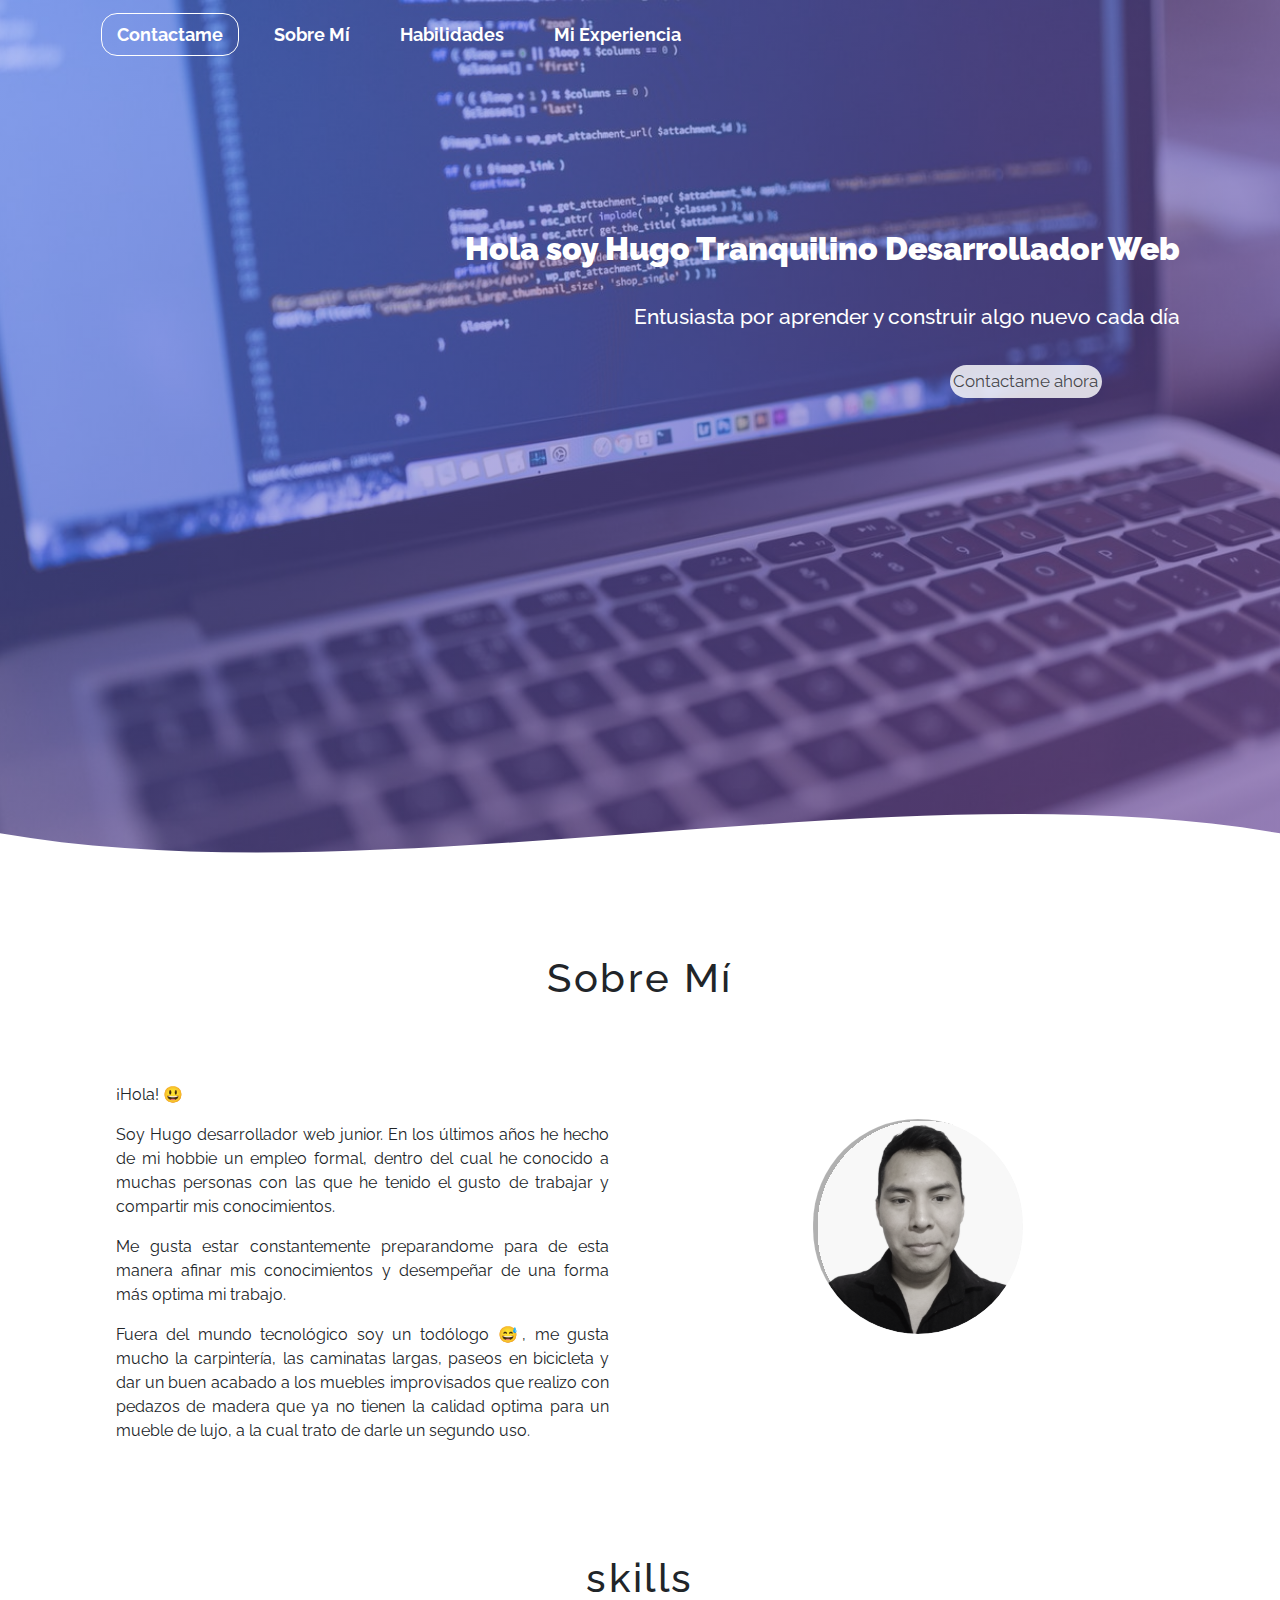
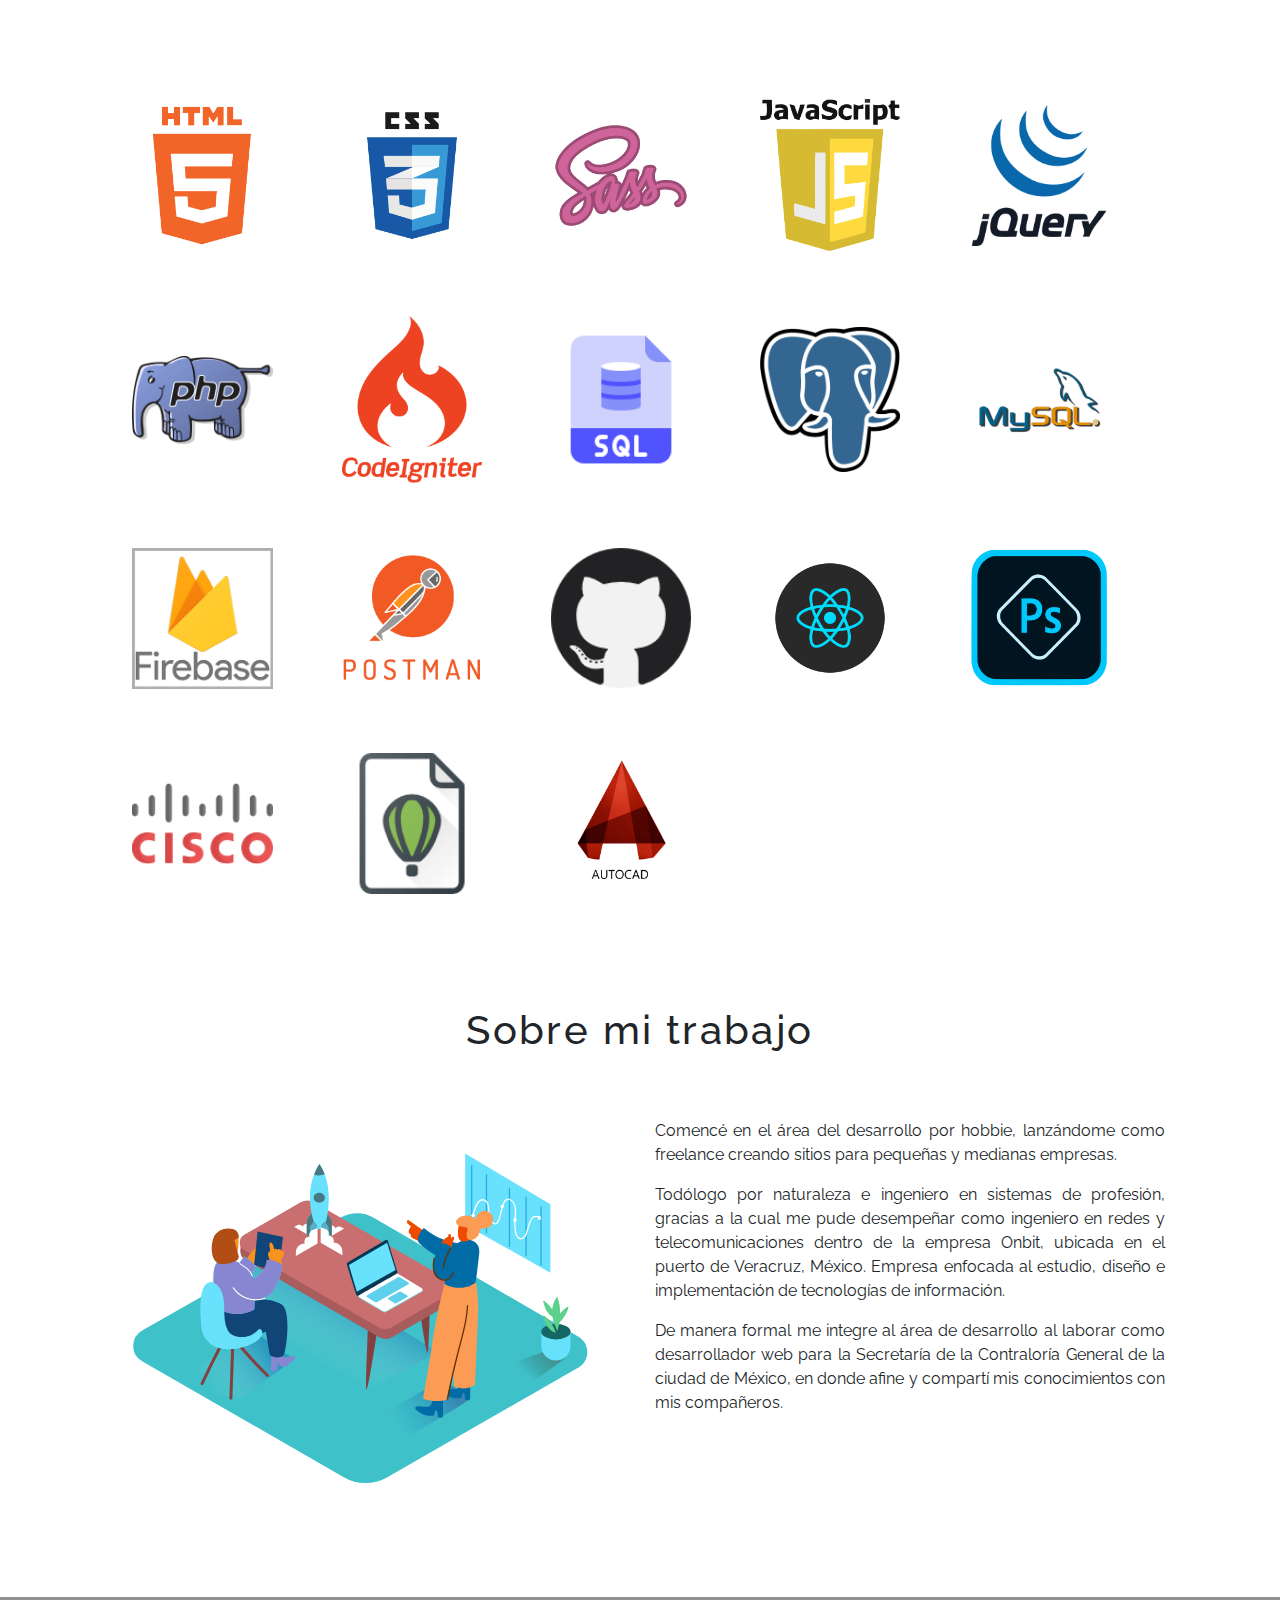
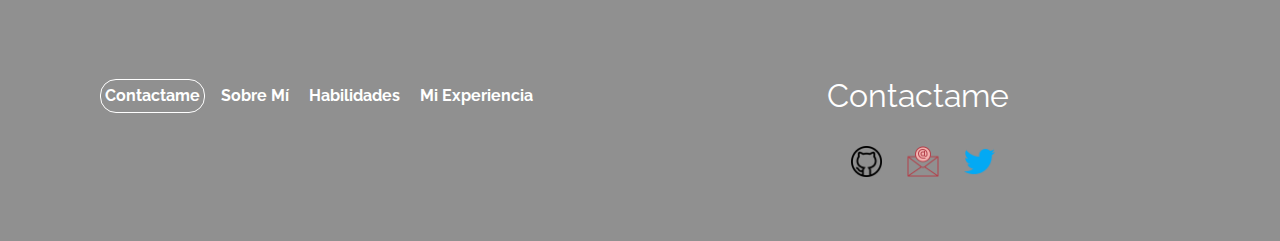
==== index.html @ 6db08e2d "inicie el diseño responsivo" ====
<!DOCTYPE html>
<html lang="en">

<head>
    <meta charset="UTF-8">
    <meta name="viewport" content="width=device-width, initial-scale=1.0">
    <link rel="stylesheet" href="assets/css/bootstrap.min.css">
    <link rel="stylesheet" href="assets/css/main.css">
    <!-- <link rel="preconnect" href="https://fonts.gstatic.com">
    <link href="https://fonts.googleapis.com/css2?family=Indie+Flower&display=swap" rel="stylesheet"> -->
    <!-- <link rel="preconnect" href="https://fonts.gstatic.com">
    <link href="https://fonts.googleapis.com/css2?family=Indie+Flower&display=swap" rel="stylesheet"> -->

    <!-- <link rel="preconnect" href="https://fonts.gstatic.com"> -->
    <!-- <link href="https://fonts.googleapis.com/css2?family=Comfortaa:wght@514&family=Indie+Flower&display=swap"
        rel="stylesheet"> -->
    <link rel="stylesheet" href="assets/css/imagehover.min.css">
    <title>Hugo Tranquilino</title>
</head>

<body>
    <header class="banner">
        <div class="container">
            <nav class="nav navbar navbar-expand-lg navbar-light">
                <button class="navbar-toggler" type="button" data-toggle="collapse" data-target="#navbarTogglerDemo01"
                    aria-controls="navbarTogglerDemo01" aria-expanded="false" aria-label="Toggle navigation">
                    <span class="navbar-toggler-icon"></span>
                </button>
                <div class="collapse navbar-collapse" id="navbarTogglerDemo01">
                    <ul class="navbar-nav mr-auto mt-2 mt-lg-0">
                        <li class="nav-item active">
                            <a id="contacto" class="nav__items " href="#">Contactame<span
                                    class="sr-only">(current)</span></a>
                        </li>
                        <li class="nav-item">
                            <a class="nav__items " href="#">Sobre Mí</a>
                        </li>
                        <li class="nav-item">
                            <a class="nav__items " href="#">Habilidades</a>
                        </li>
                        <li class="nav-item">
                            <a class="nav__items " href="#">Mi Experiencia</a>
                        </li>
                    </ul>
                </div>
            </nav>
            <section class="welcome">
                <div class="col-xs-12 col-sm-12 col-md-12 col-lg-12 col-xl-12">
                    <h1 class="title_p">Hola soy Hugo Tranquilino Desarrollador Web</h1>
                    <h2 id="subtitle">Entusiasta por aprender y construir algo nuevo cada día</h2>
                </div>
                <div id="enlace_contacto">
                    <a href="#" >
                        <button class="btn btn-contacto">Contactame ahora</button>
                    </a>
                </div>
            </section>
        </div>
        <div class="wave">
            <svg viewBox="0 0 500 150" preserveAspectRatio="none" style="height: 100%; width: 100%;">
                <path d="M0.00,49.98 C149.99,150.00 349.20,-49.98 500.00,49.98 L500.00,150.00 L0.00,150.00 Z"
                    style="stroke: none; fill: #ffffff;"></path>
            </svg>
        </div>
    </header>

    <main>
        <div class="container">
            <section id="first-item" class="section">
                <div id="i-am" class="col-xs-12 col-sm-12 col-md-12 col-lg-12 col-xl-12">
                    <center>
                        <h1 class="title">Sobre Mí</h1>
                    </center>
                    <div class="row caja">
                        <div class="col-md-6">
                            <div class="target">
                                <p>¡Hola! 😃</p>
                                <p>
                                    Soy Hugo desarrollador web junior. En los últimos años he hecho de mi hobbie un
                                    empleo
                                    formal, dentro
                                    del cual he conocido a muchas personas con las que he tenido el gusto de trabajar y
                                    compartir mis conocimientos.
                                </p>
                                <p>
                                    Me gusta estar constantemente preparandome para de esta manera afinar mis
                                    conocimientos y
                                    desempeñar de una forma más optima mi trabajo.
                                </p>
                                <p>
                                    Fuera del mundo tecnológico soy un todólogo 😅, me gusta mucho la carpintería, las
                                    caminatas
                                    largas, paseos en bicicleta y dar un buen acabado a los muebles improvisados que
                                    realizo con
                                    pedazos de madera que ya no tienen la calidad optima para un mueble de lujo, a la
                                    cual trato
                                    de darle un segundo uso.
                                </p>
                            </div>
                        </div>
                        <div class="col-md-6">
                            <center>
                                <div class="imagen">
                                    <img id="perfil" src="assets/imagenes/black.svg" alt="">
                                </div>
                            </center>
                        </div>
                    </div>
                </div>
            </section>
            <section id="skills" class="section">                
                <div class="col-xs-12 col-sm-12 col-md-12 col-lg-12 col-xl-12">
                    <center>
                        <h1 class="title">skills</h1>
                    </center>
                </div>
                <div class="col-xs-12 col-sm-12 col-md-12 col-lg-12 col-xl-12">
                    <img src="assets/icons/html-5.png" alt="" class="items_icons">
                    <img src="assets/icons/css.png" alt="" class="items_icons">
                    <img src="assets/icons/sass.png" alt="" class="items_icons">
                    <img src="assets/icons/javascript.png" alt="" class="items_icons">
                    <img src="assets/icons/jquery.png" alt="" class="items_icons">
                    <img src="assets/icons/php.png" alt="" class="items_icons">
                    <img src="assets/icons/codeigniter.png" alt="" class="items_icons">
                    <img src="assets/icons/sql.png" alt="" class="items_icons">
                    <img src="assets/icons/postgresql.png" alt="" class="items_icons">
                    <img src="assets/icons/mysql.png" alt="" class="items_icons">
                    <img src="assets/icons/firebase.png" alt="" class="items_icons">
                    <img src="assets/icons/potman.png" alt="" class="items_icons">
                    <img src="assets/icons/github.png" alt="" class="items_icons">
                    <img src="assets/icons/react.png" alt="" class="items_icons">
                    <img src="assets/icons/photoshop.png" alt="" class="items_icons">
                    <img src="assets/icons/cisco.png" alt="" class="items_icons">
                    <img src="assets/icons/corel.png" alt="" class="items_icons">
                    <img src="assets/icons/autocad.png" alt="" class="items_icons">
                </div>

                    <!-- <span><img src="assets/icons/html-5.png" alt="" class="items_icons"></span>
                    <span><img src="assets/icons/css.png" alt="" class="items_icons"></span>
                    <span><img src="assets/icons/sass.png" alt="" class="items_icons"></span>
                    <span><img src="assets/icons/javascript.png" alt="" class="items_icons"></span>
                    <span><img src="assets/icons/jquery.png" alt="" class="items_icons"></span>
                    <span><img src="assets/icons/php.png" alt="" class="items_icons"></span>
                    <span><img src="assets/icons/codeigniter.png" alt="" class="items_icons"></span>
                    <span><img src="assets/icons/sql.png" alt="" class="items_icons"></span>
                    <span><img src="assets/icons/postgresql.png" alt="" class="items_icons"></span>
                    <span><img src="assets/icons/mysql.png" alt="" class="items_icons"></span>
                    <span><img src="assets/icons/firebase.png" alt="" class="items_icons"></span>
                    <span><img src="assets/icons/potman.png" alt="" class="items_icons"></span>
                    <span><img src="assets/icons/github.png" alt="" class="items_icons"></span>
                    <span><img src="assets/icons/react.png" alt="" class="items_icons"></span>
                    <span><img src="assets/icons/photoshop.png" alt="" class="items_icons"></span>
                    <span><img src="assets/icons/cisco.png" alt="" class="items_icons"></span>
                    <span><img src="assets/icons/corel.png" alt="" class="items_icons"></span>
                    <span><img src="assets/icons/autocad.png" alt="" class="items_icons"></span> -->
            </section>
            <section id="second-item" class="section">
                <div class="col-xs-12 col-sm-12 col-md-12 col-lg-12 col-xl-12">
                    <center>
                        <h1 class="title">Sobre mi trabajo</h1>
                    </center>
                    <div class="col-md-12 seccion-lab">
                        <div class="row">
                            <div class="col-md-6">
                                <figure>
                                    <img src="assets/imagenes/startup_isometric.svg" alt="">
                                </figure>
                            </div>
                            <div class="col-md-6">
                                <p>
                                    Comencé en el área del desarrollo por hobbie, lanzándome como freelance creando
                                    sitios para pequeñas y medianas empresas.
                                </p>
                                <p>
                                    Todólogo por naturaleza e ingeniero en sistemas de profesión, gracias a la cual me
                                    pude desempeñar como ingeniero en redes y telecomunicaciones dentro de la empresa
                                    Onbit, ubicada en el puerto de Veracruz, México. Empresa enfocada al estudio, diseño
                                    e implementación de tecnologías de información.
                                </p>
                                <p>
                                    De manera formal me integre al área de desarrollo al laborar como desarrollador web
                                    para la Secretaría de la Contraloría General de la ciudad de México, en donde afine
                                    y compartí mis conocimientos con mis compañeros.
                                </p>
                            </div>
                        </div>
                    </div>
                </div>
            </section>
        </div>
    </main>

    <footer>
        <div class="footer">
            <div class="container footer_grid">
                <div class="col-xs-12 col-sm-12 col-md-12 col-lg-12 col-xl-12">
                    <div class="row">
                        <div class="col-md-6">
                            <nav class="nav nav_footer">
                                <a href="#" id="contacto" class="nav_items_footer">Contactame</a>
                                <a href="#first-item" id="home" class="nav_items_footer">Sobre Mí</a>
                                <a href="#skills" id="habilidades" class="nav_items_footer">Habilidades</a>
                                <a href="#second-item" id="work" class="nav_items_footer">Mi Experiencia</a>
                            </nav>
                        </div>
                        <div class="col-md-6">
                            <section class="footer_contacto">
                                <h3 class="footer_title">Contactame</h3>
                                <div class="footer_icons">
                                    <center>
                                        <span class="footer-contacto_items">
                                            <img class="icons-footer" src="assets/imagenes/github2.png" alt="">
                                            <img class="icons-footer" src="assets/imagenes/mail.png" alt="">
                                            <img class="icons-footer" src="assets/imagenes/twitter.png" alt="">
                                        </span>
                                    </center>
                                </div>
                            </section>
                        </div>
                    </div>
                </div>
                <!-- <nav class="nav nav_footer">
                    <a href="#" id="contacto" class="nav_items_footer">Contactame</a>
                    <a href="#first-item" id="home" class="nav_items_footer">Sobre Mí</a>
                    <a href="#skills" id="habilidades" class="nav_items_footer">Habilidades</a>
                    <a href="#second-item" id="work" class="nav_items_footer">Mi Experiencia</a>
                </nav> -->

                <!-- <section class="footer_contacto">
                    <h3 class="footer_title">Contactame</h3>
                    <div class="footer_icons">
                        <span class="footer-contacto_items">
                            <img class="icons-footer" src="assets/imagenes/github2.png" alt="">
                        </span>
                        <span class="footer-contacto_items">
                            <img class="icons-footer" src="assets/imagenes/mail.png" alt="">
                        </span>
                        <span class="footer-contacto_items">
                            <img class="icons-footer" src="assets/imagenes/twitter.png" alt="">
                        </span>
                    </div>
                </section> -->
            </div>
        </div>
    </footer>
    <!-- <div id="first-item" class="content">
        <div id="i-am" class="col-md-12">
            <center>
                <h1 class="title">Sobre Mí</h1>
            </center>
            <div class="row caja">
                <div class="col-md-6">
                    <div class="target">
                        <p>¡Hola! 😃</p>
                        <p>
                            Soy Hugo desarrollador web junior. En los últimos años he hecho de mi hobbie un empleo
                            formal, dentro
                            del cual he conocido a muchas personas con las que he tenido el gusto de trabajar y
                            compartir mis conocimientos.
                        </p>
                        <p>
                            Me gusta estar constantemente preparandome para de esta manera afinar mis conocimientos y
                            desempeñar de una forma más optima mi trabajo.
                        </p>
                        <p>
                            Fuera del mundo tecnológico soy un todólogo 😅, me gusta mucho la carpintería, las caminatas
                            largas, paseos en bicicleta y dar un buen acabado a los muebles improvisados que realizo con
                            pedazos de madera que ya no tienen la calidad optima para un mueble de lujo, a la cual trato
                            de darle un segundo uso.
                        </p>
                    </div>
                </div>
                <div class="col-md-6">
                    <center>
                        <div class="imagen">
                            <img id="perfil" src="assets/imagenes/bloo.png" alt="">
                        </div>
                    </center>
                </div>
            </div>
        </div>
        <div id="skills">
            <img id="wave" src="assets/imagenes/wave.svg" alt="">
            <div class="col-md-12">
                <center>
                    <h1 class="title">Habilidades</h1>
                </center>
                <div class="col-md-12 row">
                    <div class="col-md-4">
                        <p class="item-habilidades">HTML5</p>
                        <p class="item-habilidades">CSS3</p>
                        <p class="item-habilidades">JavaScript</p>
                        <p class="item-habilidades">PHP</p>
                        <p class="item-habilidades">CodeIgniter</p>
                        <p class="item-habilidades">PostgreSQL</p>
                    </div>
                    <div class="col-md-4">
                        <p class="item-habilidades">MySQL</p>
                        <p class="item-habilidades">JQuery</p>
                        <p class="item-habilidades">Bootstrap</p>
                        <p class="item-habilidades">Firebase</p>
                        <p class="item-habilidades">Consumo e implementación de API REST</p>
                        <p class="item-habilidades">Consumo e implementación de WebService SOAP</p>
                    </div>
                    <div class="col-md-4">
                        <p class="item-habilidades">React</p>
                        <p class="item-habilidades">Arduino</p>
                        <p class="item-habilidades">AutoCAD</p>
                        <p class="item-habilidades">CorelDraw</p>
                        <p class="item-habilidades">Cisco PT</p>
                        <p class="item-habilidades">Adobe Photoshop</p>
                    </div>
                </div>
            </div>            
        </div>
    </div> -->

    <!-- <div id="second-item" class="content">
        <div id="list-trabajos"></div>
    </div> -->

    <!-- <footer>
        <div class="container-fluid footer">
            <center>
                <h2 id="creditos">Realizado con ♥ por Hugo</h2>
            </center>
            <span class="contenedor-icons">
                <img class="icons-footer" src="assets/imagenes/github.png" alt="">
                <img class="icons-footer" src="assets/imagenes/mail.png" alt="">
                <img class="icons-footer" src="assets/imagenes/twitter.png" alt="">
            </span>
        </div>
    </footer> -->
</body>
<script src="assets/js/jquery-3.5.1.slim.min.js"></script>
<!-- <script src="assets/js/entrelineas.js"></script> -->
<script src="assets/js/bootstrap.bundle.min.js"></script>

</html>
---- assets/css/main.css ----
/* @import url('https://fonts.googleapis.com/css2?family=Roboto:wght@300;700;900&display=swap'); */
@import url('https://fonts.googleapis.com/css2?family=Raleway:wght@300;500;700;800&display=swap');

:root {
    --background: linear-gradient(135deg, #667eea7e 0%, #764ba298 100%);
    --verde: #56e05d;
    --blanco: #ffffff;
    --gris: #eee7e78a;
    --azul: #233CD6;
}

body {
    margin: 0px;
    padding: 0px;
    font-family: 'Raleway', cursive;
}

.banner {
    height: 100vh;
    background-image: var(--background), url('../imagenes/imagen-2.jpg');
    background-repeat: no-repeat;
    background-size: cover;
    background-attachment: fixed;
    background-position: center;
    position: relative;
}

.nav {
    display: flex;
    justify-content: flex-end;
    height: 70px;
    align-items: center;
    font-weight: 700;
}

.nav--footer {
    font-weight: 300;
    justify-content: flex-start;
}

.nav__items {
    color: #fff;
    text-decoration: none;
    margin-right: 20px;
    padding: 10px 15px;
    font-weight: inherit;
    font-size: 110%;
}

#contacto {
    border: 1px solid #fff;
    border-radius: 1rem;
}

.btn-contacto {
    border-radius: 3rem;
    color: #000000b3;
    background-color: #ffffffcf;
    font-size: 17px;
    padding: 1%;
    cursor: pointer;
    text-decoration: none;
}

.welcome {
    float: right;
}

#enlace_contacto {
    margin-top: 13%;
    padding-left: 500px;
}

.title_p {
    margin-top: 10rem;
    font-size: 2rem;
    color: #fff;
    font-weight: 900;
}

#subtitle {
    font-weight: 500;
    color: white;
    margin-top: 4%;
    font-size: 1.3rem;
    float: right;
}

.title {
    margin-top: 5%;
    margin-bottom: 6%;
    font-weight: 500;
    letter-spacing: 2.4px;
}

.section {
    margin-top: 2rem;
    margin-bottom: 5rem;
}

footer {
    background: rgba(2, 2, 2, 0.438);
}

.nav_footer {
    justify-content: flex-start;
}


#navegador {
    background-color: var(--gris);
}

.navbar-light .navbar-toggler {
    color: rgb(0, 0, 0);
    border-color: rgba(11, 10, 10, 0.75);
}

/* seccion items */
.items_icons {
    width: 13%;
    margin: 3%;
}

.enlaces {
    color: var(--azul);
    font-size: 126%;
    font-weight: 600;
    padding-left: 2%;
    padding-right: 2%;
    cursor: pointer;
}

.nav_items_footer {
    color: #fff;
    margin-right: 12px;
    padding: 4px;
    text-decoration: none;
}

/* FOOTER */
.footer_grid {
    display: grid;
    gap: 20px;
    padding-top: 4rem;
    padding-bottom: 3rem;
}

.footer_contacto {
    margin-top: 1rem;
    margin-bottom: 1rem;
}

.footer_title {
    font-weight: 400;
    color: #fff;
    font-size: 2rem;
    margin-bottom: 30px;
    text-align: center;
}

.footer_icons {
    display: flex;
    justify-content: space-evenly;
}

.content {
    color: var(--gray-dark);
}

.target {
    padding: 3%;
    text-align: justify;
}



#perfil {
    width: 40%;
    height: auto;
    border-radius: 13rem;
}

.imagen {
    margin-top: 10%;
    margin-bottom: 4%;
}

/* habilidades */
.item-habilidades {
    animation: both;
    text-align: center;
}


/* items lab */
.img-item {
    width: 30%;
    height: auto;
    margin: 12px;
}

.wave {
    position: absolute;
    bottom: 0;
    left: 0;
    width: 100%;
    height: 100px;
}

/* items */



.seccion-lab {
    text-align: justify;
}

.card-imagehover {
    border: 1px solid;
    margin-left: 5%;
    margin-right: 2%;
}

#creditos {
    color: var(--azul);
    font-size: 100%;
    margin: 0px;
    background: var(--gris);
    padding-top: 1%;
    padding-bottom: 1%;
}

.contenedor-icons {
    float: right;
    margin-right: 7%;
    margin-bottom: 12px;
    margin-top: 3px;
    /* background-color: black; */
}

.icons-footer {
    width: 10%;
    height: auto;
    padding-right: 1%;
    cursor: pointer;
    padding-left: 3%;
    float: revert;
}


@media (max-width: 1200px) {}

@media (max-width: 992px) {
    .navbar-nav.mr-auto.mt-2.mt-lg-0 {
        border: 1px solid white;
        border-radius: 1rem;
        background: #ffffff0d;
    }

    .nav-item {
        margin-top: 1%;
        margin-bottom: 1%;
    }

    #contacto {
        border: none;
    }

    .welcome {
        float: none;
    }

    .title_p {
        margin-top: 9rem;
        font-size: 2rem;
        color: #fff;
        font-weight: 900;
    }

    #subtitle {
        margin-top: 0px;
    }

    #enlace_contacto {
        margin-top: 15%;
        padding-left: 11px;
    }

    .wave {
        position: absolute;
        bottom: -50px;
    }
}

@media (max-width: 768px) {}

@media (max-width: 576px) {
    /* .navbar-nav.mr-auto.mt-2.mt-lg-0 {
        border: 1px solid white;
        border-radius: 1rem;
        background: #ffffff0d;
    } */

    /* #contacto {
        border: none;
    } */

    .nav-item {
        margin-top: 2%;
        margin-bottom: 3%;
    }

    /* .welcome {
        float: none;
    } */

    #enlace_contacto {
        margin-top: 35%;
        padding-left: 53%;
    }

    .wave{
        bottom: 0;
    }

    .items_icons {
        width: 18%;
        margin: 3%;
    }

    .nav_footer {
        margin-bottom: 4%;
    }

    .nav_items_footer {
        color: #fff;
        margin-right: 4%;
        padding: 1%;
        text-decoration: none;
        font-size: 100%;
    }

    .icons-footer {
        width: 15%;
        height: auto;
        padding-right: 2%;
        cursor: pointer;
        padding-left: 3%;
        float: revert;
        margin: 3%;
    }
}
---- assets/css/imagehover.min.css ----
@charset "UTF-8";
/*!
 * ImageHover.css - http://www.imagehover.io
 * Version 1.0
 * Author: Ciarán Walsh

 * Made available under a MIT License:
 * http://www.opensource.org/licenses/mit-license.php

 */[class*=" imghvr-"],[class^=imghvr-]{position:relative;display:inline-block;margin:0;max-width:100%;background-color:#2266a5;color:#fff;overflow:hidden;-webkit-backface-visibility:hidden;backface-visibility:hidden;-moz-osx-font-smoothing:grayscale;transform:translateZ(0)}[class*=" imghvr-"]>img,[class^=imghvr-]>img{vertical-align:top;max-width:100%}[class*=" imghvr-"] figcaption,[class^=imghvr-] figcaption{background-color:#135796;padding:30px;position:absolute;top:0;bottom:0;left:0;right:0;color:#fff}[class*=" imghvr-"] figcaption h1,[class*=" imghvr-"] figcaption h2,[class*=" imghvr-"] figcaption h3,[class*=" imghvr-"] figcaption h4,[class*=" imghvr-"] figcaption h5,[class*=" imghvr-"] figcaption h6,[class^=imghvr-] figcaption h1,[class^=imghvr-] figcaption h2,[class^=imghvr-] figcaption h3,[class^=imghvr-] figcaption h4,[class^=imghvr-] figcaption h5,[class^=imghvr-] figcaption h6{color:#fff}[class*=" imghvr-"] a,[class^=imghvr-] a{position:absolute;top:0;bottom:0;left:0;right:0;z-index:1}[class*=" imghvr-"],[class*=" imghvr-"] *,[class*=" imghvr-"]:after,[class*=" imghvr-"] :after,[class*=" imghvr-"]:before,[class*=" imghvr-"] :before,[class^=imghvr-],[class^=imghvr-] *,[class^=imghvr-]:after,[class^=imghvr-] :after,[class^=imghvr-]:before,[class^=imghvr-] :before{box-sizing:border-box;transition:all .35s ease}[class*=" imghvr-fade"]:hover>img,[class*=" imghvr-fade"] figcaption,[class^=imghvr-fade]:hover>img,[class^=imghvr-fade] figcaption{opacity:0}[class*=" imghvr-fade"]:hover figcaption,[class^=imghvr-fade]:hover figcaption{opacity:1}[class*=" imghvr-fade"]:hover>img,[class*=" imghvr-fade"]:hover figcaption,[class^=imghvr-fade]:hover>img,[class^=imghvr-fade]:hover figcaption{transform:translate(0)}.imghvr-fade-in-up figcaption{transform:translateY(15%)}.imghvr-fade-in-down figcaption{transform:translateY(-15%)}.imghvr-fade-in-left figcaption{transform:translate(-15%)}.imghvr-fade-in-right figcaption{transform:translate(15%)}[class*=" imghvr-push-"]:hover figcaption,[class^=imghvr-push-]:hover figcaption{transform:translate(0)}.imghvr-push-up figcaption{transform:translateY(100%)}.imghvr-push-down figcaption,.imghvr-push-up:hover>img{transform:translateY(-100%)}.imghvr-push-down:hover>img{transform:translateY(100%)}.imghvr-push-left figcaption{transform:translateX(100%)}.imghvr-push-left:hover>img,.imghvr-push-right figcaption{transform:translateX(-100%)}.imghvr-push-right:hover>img{transform:translateX(100%)}[class*=" imghvr-slide-"]:hover figcaption,[class^=imghvr-slide-]:hover figcaption{transform:translate(0)}.imghvr-slide-up figcaption{transform:translateY(100%)}.imghvr-slide-down figcaption{transform:translateY(-100%)}.imghvr-slide-left figcaption{transform:translateX(100%)}.imghvr-slide-right figcaption{transform:translateX(-100%)}.imghvr-slide-top-left figcaption{transform:translate(-100%,-100%)}.imghvr-slide-top-right figcaption{transform:translate(100%,-100%)}.imghvr-slide-bottom-left figcaption{transform:translate(-100%,100%)}.imghvr-slide-bottom-right figcaption{transform:translate(100%,100%)}[class*=" imghvr-reveal-"]:before,[class^=imghvr-reveal-]:before{position:absolute;top:0;bottom:0;left:0;right:0;content:"";background-color:#135796}[class*=" imghvr-reveal-"] figcaption,[class^=imghvr-reveal-] figcaption{opacity:0}[class*=" imghvr-reveal-"]:hover:before,[class^=imghvr-reveal-]:hover:before{transform:translate(0)}[class*=" imghvr-reveal-"]:hover figcaption,[class^=imghvr-reveal-]:hover figcaption{opacity:1;transition-delay:.21s}.imghvr-reveal-up:before{transform:translateY(100%)}.imghvr-reveal-down:before{transform:translateY(-100%)}.imghvr-reveal-left:before{transform:translateX(100%)}.imghvr-reveal-right:before{transform:translateX(-100%)}.imghvr-reveal-top-left:before{transform:translate(-100%,-100%)}.imghvr-reveal-top-right:before{transform:translate(100%,-100%)}.imghvr-reveal-bottom-left:before{transform:translate(-100%,100%)}.imghvr-reveal-bottom-right:before{transform:translate(100%,100%)}[class*=" imghvr-hinge-"],[class^=imghvr-hinge-]{perspective:50em}[class*=" imghvr-hinge-"] figcaption,[class^=imghvr-hinge-] figcaption{opacity:0;z-index:1}[class*=" imghvr-hinge-"]:hover img,[class^=imghvr-hinge-]:hover img{opacity:0}[class*=" imghvr-hinge-"]:hover figcaption,[class^=imghvr-hinge-]:hover figcaption{opacity:1;transition-delay:.21s}.imghvr-hinge-up img{transform-origin:50% 0}.imghvr-hinge-up figcaption{transform:rotateX(90deg);transform-origin:50% 100%}.imghvr-hinge-up:hover>img{transform:rotateX(-90deg)}.imghvr-hinge-up:hover figcaption{transform:rotateX(0)}.imghvr-hinge-down img{transform-origin:50% 100%}.imghvr-hinge-down figcaption{transform:rotateX(-90deg);transform-origin:50% -50%}.imghvr-hinge-down:hover>img{transform:rotateX(90deg);opacity:0}.imghvr-hinge-down:hover figcaption{transform:rotateX(0)}.imghvr-hinge-left img{transform-origin:0 50%}.imghvr-hinge-left figcaption{transform:rotateY(-90deg);transform-origin:100% 50%}.imghvr-hinge-left:hover>img{transform:rotateY(90deg)}.imghvr-hinge-left:hover figcaption{transform:rotateY(0)}.imghvr-hinge-right img{transform-origin:100% 50%}.imghvr-hinge-right figcaption{transform:rotateY(90deg);transform-origin:0 50%}.imghvr-hinge-right:hover>img{transform:rotateY(-90deg)}.imghvr-hinge-right:hover figcaption{transform:rotateY(0)}[class*=" imghvr-flip-"],[class^=imghvr-flip-]{perspective:50em}[class*=" imghvr-flip-"] img,[class^=imghvr-flip-] img{-webkit-backface-visibility:hidden;backface-visibility:hidden}[class*=" imghvr-flip-"]:hover>img,[class*=" imghvr-flip-"] figcaption,[class^=imghvr-flip-]:hover>img,[class^=imghvr-flip-] figcaption{opacity:0}[class*=" imghvr-flip-"]:hover figcaption,[class^=imghvr-flip-]:hover figcaption{opacity:1;transition-delay:.14s}.imghvr-flip-horiz figcaption{transform:rotateX(90deg);transform-origin:0 50%}.imghvr-flip-horiz:hover img{transform:rotateX(-180deg)}.imghvr-flip-horiz:hover figcaption{transform:rotateX(0deg)}.imghvr-flip-vert figcaption{transform:rotateY(90deg);transform-origin:50% 0}.imghvr-flip-vert:hover>img{transform:rotateY(-180deg)}.imghvr-flip-vert:hover figcaption{transform:rotateY(0deg)}.imghvr-flip-diag-1 figcaption{transform:rotate3d(1,-1,0,100deg)}.imghvr-flip-diag-1:hover>img{transform:rotate3d(-1,1,0,100deg)}.imghvr-flip-diag-1:hover figcaption{transform:rotate3d(0,0,0,0deg)}.imghvr-flip-diag-2 figcaption{transform:rotate3d(1,1,0,100deg)}.imghvr-flip-diag-2:hover>img{transform:rotate3d(-1,-1,0,100deg)}.imghvr-flip-diag-2:hover figcaption{transform:rotate3d(0,0,0,0deg)}[class*=" imghvr-shutter-out-"]:before,[class^=imghvr-shutter-out-]:before{background:#135796;position:absolute;content:"";transition-delay:.105s}[class*=" imghvr-shutter-out-"] figcaption,[class^=imghvr-shutter-out-] figcaption{opacity:0;transition-delay:0s}[class*=" imghvr-shutter-out-"]:hover:before,[class^=imghvr-shutter-out-]:hover:before{transition-delay:0s}[class*=" imghvr-shutter-out-"]:hover figcaption,[class^=imghvr-shutter-out-]:hover figcaption{opacity:1;transition-delay:.105s}.imghvr-shutter-out-horiz:before{left:50%;right:50%;top:0;bottom:0}.imghvr-shutter-out-horiz:hover:before{left:0;right:0}.imghvr-shutter-out-vert:before{top:50%;bottom:50%;left:0;right:0}.imghvr-shutter-out-vert:hover:before{top:0;bottom:0}.imghvr-shutter-out-diag-1:before{top:50%;bottom:50%;left:-35%;right:-35%;transform:rotate(45deg)}.imghvr-shutter-out-diag-1:hover:before{top:-35%;bottom:-35%}.imghvr-shutter-out-diag-2:before{top:50%;bottom:50%;left:-35%;right:-35%;transform:rotate(-45deg)}.imghvr-shutter-out-diag-2:hover:before{top:-35%;bottom:-35%}[class*=" imghvr-shutter-in-"]:after,[class*=" imghvr-shutter-in-"]:before,[class^=imghvr-shutter-in-]:after,[class^=imghvr-shutter-in-]:before{background:#135796;position:absolute;content:""}[class*=" imghvr-shutter-in-"]:after,[class^=imghvr-shutter-in-]:after{top:0;left:0}[class*=" imghvr-shutter-in-"]:before,[class^=imghvr-shutter-in-]:before{right:0;bottom:0}[class*=" imghvr-shutter-in-"] figcaption,[class^=imghvr-shutter-in-] figcaption{opacity:0;z-index:1}[class*=" imghvr-shutter-in-"]:hover figcaption,[class^=imghvr-shutter-in-]:hover figcaption{opacity:1;transition-delay:.21s}.imghvr-shutter-in-horiz:after,.imghvr-shutter-in-horiz:before{width:0;height:100%}.imghvr-shutter-in-horiz:hover:after,.imghvr-shutter-in-horiz:hover:before{width:50%}.imghvr-shutter-in-vert:after,.imghvr-shutter-in-vert:before{height:0;width:100%}.imghvr-shutter-in-vert:hover:after,.imghvr-shutter-in-vert:hover:before{height:50%}.imghvr-shutter-in-out-horiz:after,.imghvr-shutter-in-out-horiz:before{width:0;height:100%;opacity:.75}.imghvr-shutter-in-out-horiz:hover:after,.imghvr-shutter-in-out-horiz:hover:before{width:100%}.imghvr-shutter-in-out-vert:after,.imghvr-shutter-in-out-vert:before{height:0;width:100%;opacity:.75}.imghvr-shutter-in-out-vert:hover:after,.imghvr-shutter-in-out-vert:hover:before{height:100%}.imghvr-shutter-in-out-diag-1:after,.imghvr-shutter-in-out-diag-1:before{width:200%;height:200%;transition:all .6s ease;opacity:.75}.imghvr-shutter-in-out-diag-1:after{transform:skew(-45deg) translateX(-150%)}.imghvr-shutter-in-out-diag-1:before{transform:skew(-45deg) translateX(150%)}.imghvr-shutter-in-out-diag-1:hover:after{transform:skew(-45deg) translateX(-50%)}.imghvr-shutter-in-out-diag-1:hover:before{transform:skew(-45deg) translateX(50%)}.imghvr-shutter-in-out-diag-2:after,.imghvr-shutter-in-out-diag-2:before{width:200%;height:200%;transition:all .6s ease;opacity:.75}.imghvr-shutter-in-out-diag-2:after{transform:skew(45deg) translateX(-100%)}.imghvr-shutter-in-out-diag-2:before{transform:skew(45deg) translateX(100%)}.imghvr-shutter-in-out-diag-2:hover:after,.imghvr-shutter-in-out-diag-2:hover:before{transform:skew(45deg) translateX(0)}[class*=" imghvr-fold"],[class^=imghvr-fold]{perspective:50em}[class*=" imghvr-fold"] img,[class^=imghvr-fold] img{transform-origin:50% 0}[class*=" imghvr-fold"] figcaption,[class^=imghvr-fold] figcaption{z-index:1;opacity:0}[class*=" imghvr-fold"]:hover>img,[class^=imghvr-fold]:hover>img{opacity:0;transition-delay:0}[class*=" imghvr-fold"]:hover figcaption,[class^=imghvr-fold]:hover figcaption{transform:rotateX(0) translateZ(0) scale(1);opacity:1;transition-delay:.21s}.imghvr-fold-up>img{transform-origin:50% 0}.imghvr-fold-up figcaption{transform:rotateX(-90deg) translate3d(0,-50%,0) scale(.6);transform-origin:50% 100%}.imghvr-fold-up:hover>img{transform:rotateX(90deg) scale(.6) translateY(50%)}.imghvr-fold-down>img{transform-origin:50% 100%}.imghvr-fold-down figcaption{transform:rotateX(90deg) translate3d(0,50%,0) scale(.6);transform-origin:50% 0}.imghvr-fold-down:hover>img{transform:rotateX(-90deg) scale(.6) translateY(-50%)}.imghvr-fold-left>img{transform-origin:0 50%}.imghvr-fold-left figcaption{transform:rotateY(90deg) translate3d(-50%,0,0) scale(.6);transform-origin:100% 50%}.imghvr-fold-left:hover>img{transform:rotateY(-90deg) scale(.6) translateX(50%)}.imghvr-fold-right>img{transform-origin:100% 50%}.imghvr-fold-right figcaption{transform:rotateY(-90deg) translate3d(50%,0,0) scale(.6);transform-origin:0 50%}.imghvr-fold-right:hover>img{transform:rotateY(90deg) scale(.6) translateX(-50%)}.imghvr-zoom-in figcaption{opacity:0;transform:scale(.5)}.imghvr-zoom-in:hover figcaption{transform:scale(1);opacity:1}[class*=" imghvr-zoom-out"] figcaption,[class^=imghvr-zoom-out] figcaption{transform:scale(.5);transform-origin:50% 50%;opacity:0}[class*=" imghvr-zoom-out"].hover figcaption,[class*=" imghvr-zoom-out"]:hover figcaption,[class^=imghvr-zoom-out].hover figcaption,[class^=imghvr-zoom-out]:hover figcaption{transform:scale(1);opacity:1;transition-delay:.35s}.imghvr-zoom-out:hover>img{transform:scale(.5);opacity:0}.imghvr-zoom-out-up.hover>img,.imghvr-zoom-out-up:hover>img{animation:a .4025s linear;animation-iteration-count:1;animation-fill-mode:forwards}@keyframes a{50%{transform:scale(.8) translateY(0);opacity:.5}to{transform:scale(.8) translateY(-150%);opacity:.5}}.imghvr-zoom-out-down.hover>img,.imghvr-zoom-out-down:hover>img{animation:b .4025s linear;animation-iteration-count:1;animation-fill-mode:forwards}@keyframes b{50%{transform:scale(.8) translateY(0);opacity:.5}to{transform:scale(.8) translateY(150%);opacity:.5}}.imghvr-zoom-out-left.hover>img,.imghvr-zoom-out-left:hover>img{animation:c .4025s linear;animation-iteration-count:1;animation-fill-mode:forwards}@keyframes c{50%{transform:scale(.8) translateX(0);opacity:.5}to{transform:scale(.8) translateX(-150%);opacity:.5}}.imghvr-zoom-out-right.hover>img,.imghvr-zoom-out-right:hover>img{animation:d .4025s linear;animation-iteration-count:1;animation-fill-mode:forwards}@keyframes d{50%{transform:scale(.8) translateX(0);opacity:.5}to{transform:scale(.8) translateX(150%);opacity:.5}}.imghvr-zoom-out-flip-horiz{perspective:50em}.imghvr-zoom-out-flip-horiz figcaption{opacity:0;transform:rotateX(90deg) translateY(-100%) scale(.5)}.imghvr-zoom-out-flip-horiz.hover>img,.imghvr-zoom-out-flip-horiz:hover>img{transform:rotateX(-100deg) translateY(50%) scale(.5);opacity:0;transition-delay:0}.imghvr-zoom-out-flip-horiz.hover figcaption,.imghvr-zoom-out-flip-horiz:hover figcaption{transform:rotateX(0) translateY(0) scale(1);opacity:1;transition-delay:.35s}.imghvr-zoom-out-flip-vert{perspective:50em}.imghvr-zoom-out-flip-vert figcaption{opacity:0;transform:rotateY(90deg) translate(50%) scale(.5)}.imghvr-zoom-out-flip-vert.hover>img,.imghvr-zoom-out-flip-vert:hover>img{transform:rotateY(-100deg) translateX(50%) scale(.5);opacity:0;transition-delay:0}.imghvr-zoom-out-flip-vert.hover figcaption,.imghvr-zoom-out-flip-vert:hover figcaption{transform:rotateY(0) translate(0) scale(1);opacity:1;transition-delay:.35s}.imghvr-blur figcaption{opacity:0}.imghvr-blur:hover>img{filter:blur(30px);transform:scale(1.2);opacity:0}.imghvr-blur:hover figcaption{opacity:1;transition-delay:.21s}
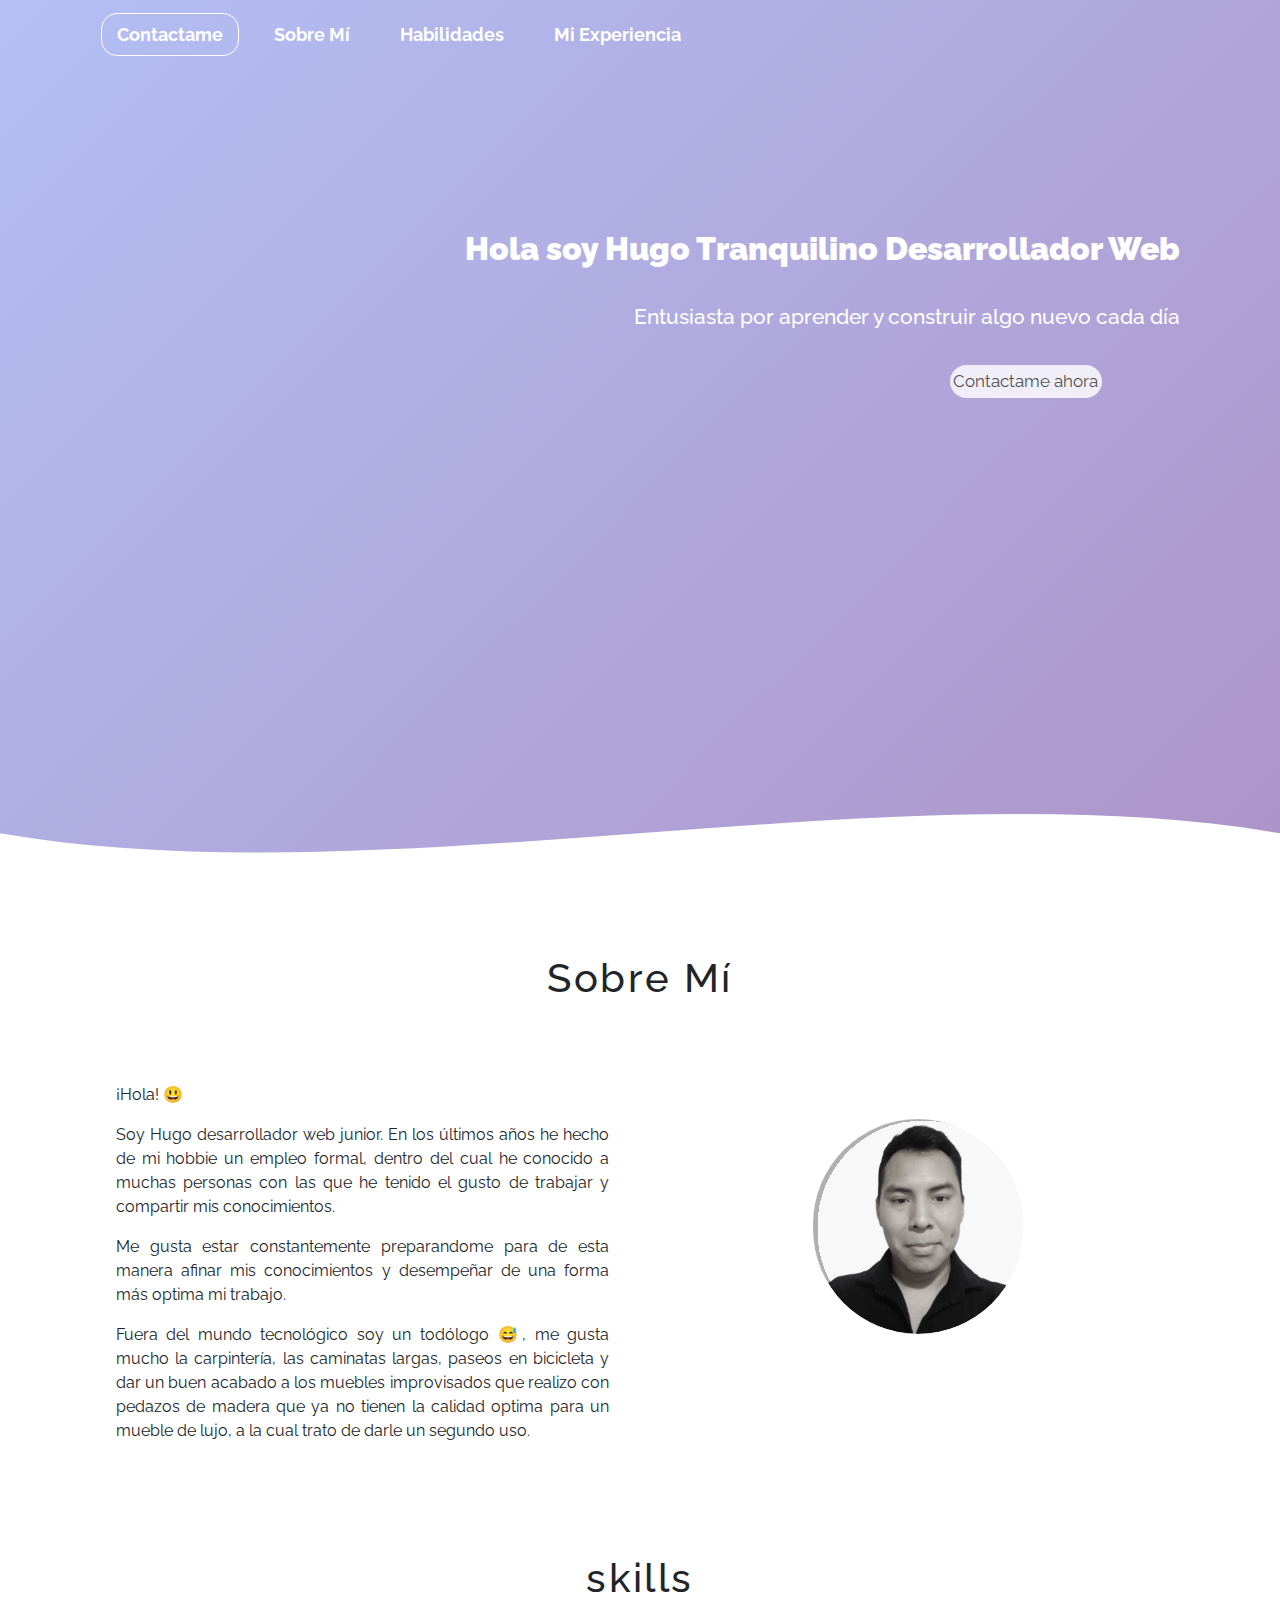
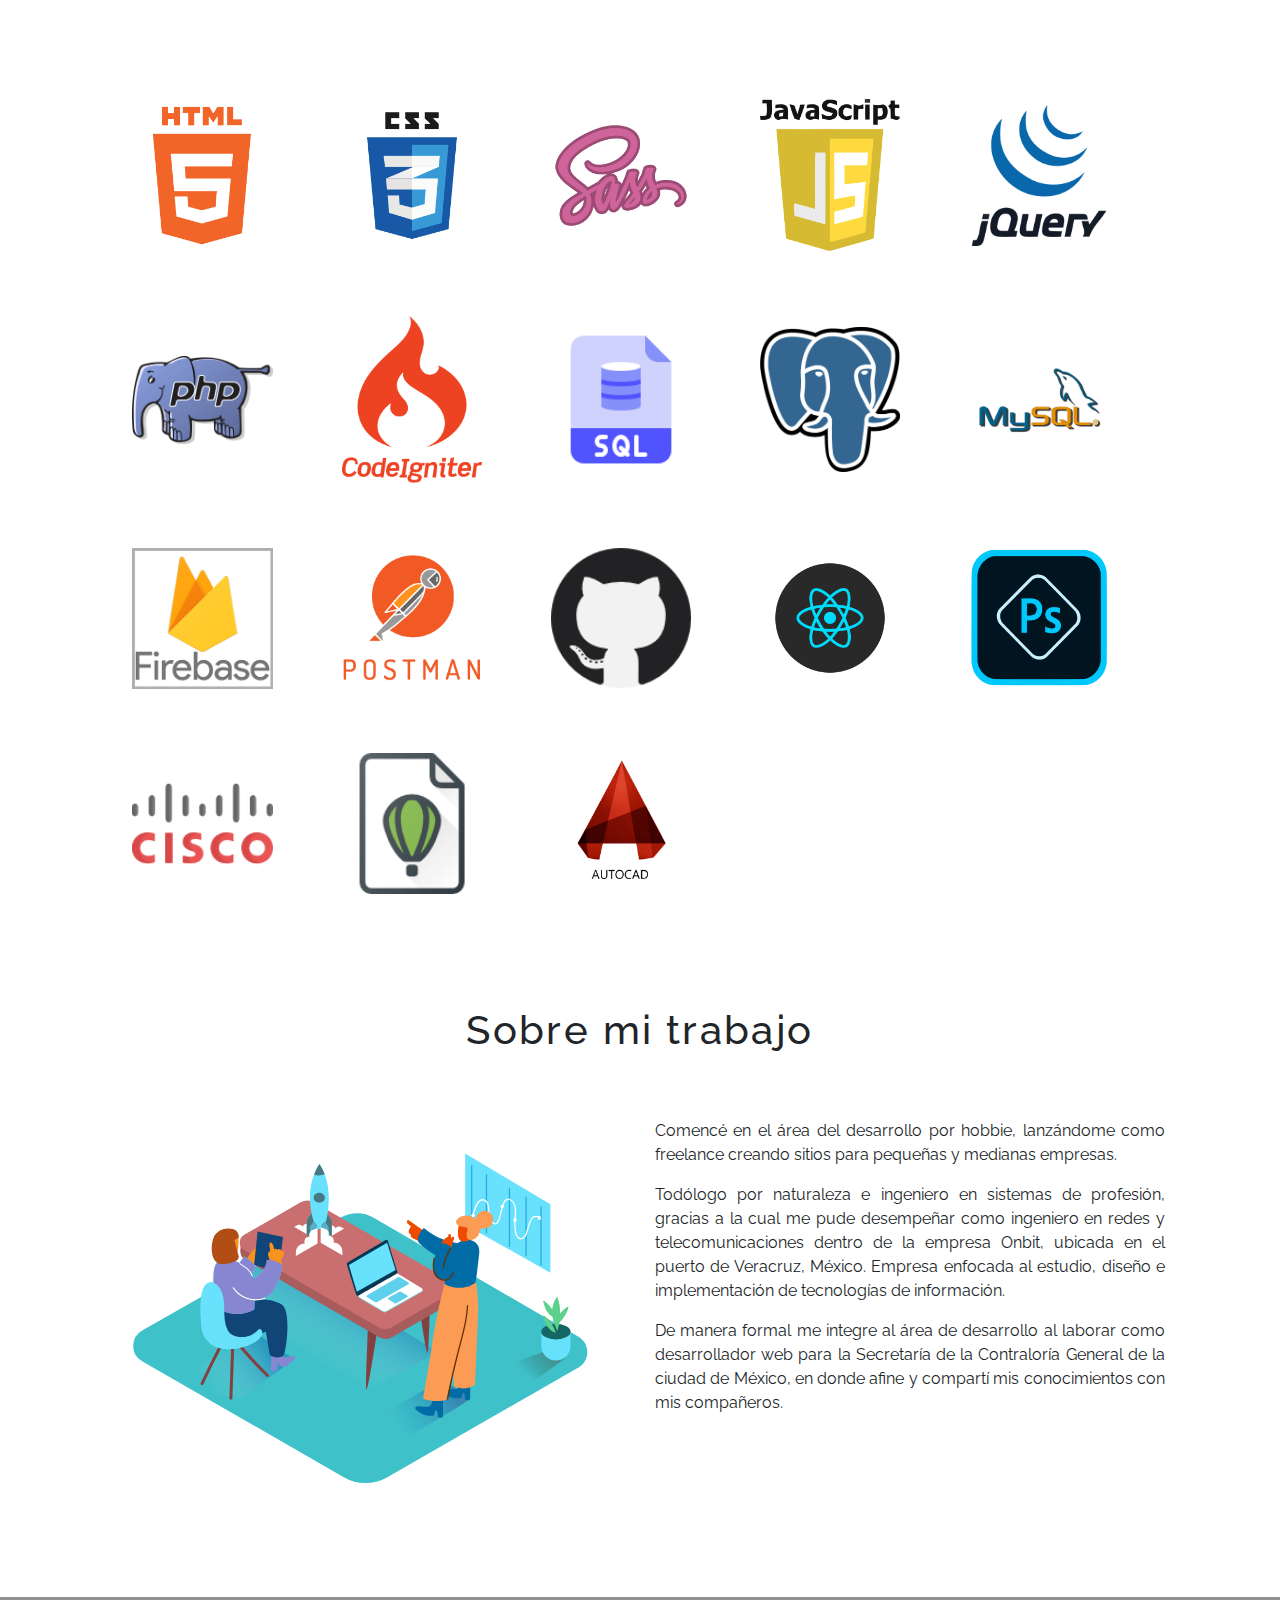
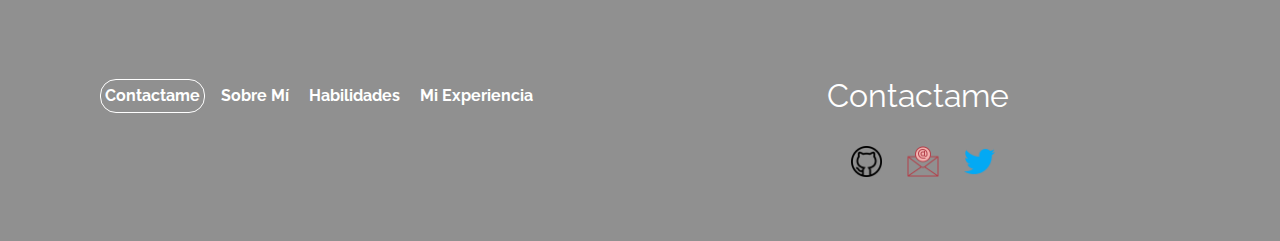
==== commit 5049e9d2: "actualizacion de front" ====
--- a/index.html
+++ b/index.html
@@ -50,7 +50,7 @@
                     <h2 id="subtitle">Entusiasta por aprender y construir algo nuevo cada día</h2>
                 </div>
                 <div id="enlace_contacto">
-                    <a href="#" >
+                    <a href="#">
                         <button class="btn btn-contacto">Contactame ahora</button>
                     </a>
                 </div>
@@ -108,7 +108,7 @@
                     </div>
                 </div>
             </section>
-            <section id="skills" class="section">                
+            <section id="skills" class="section">
                 <div class="col-xs-12 col-sm-12 col-md-12 col-lg-12 col-xl-12">
                     <center>
                         <h1 class="title">skills</h1>
@@ -134,25 +134,6 @@
                     <img src="assets/icons/corel.png" alt="" class="items_icons">
                     <img src="assets/icons/autocad.png" alt="" class="items_icons">
                 </div>
-
-                    <!-- <span><img src="assets/icons/html-5.png" alt="" class="items_icons"></span>
-                    <span><img src="assets/icons/css.png" alt="" class="items_icons"></span>
-                    <span><img src="assets/icons/sass.png" alt="" class="items_icons"></span>
-                    <span><img src="assets/icons/javascript.png" alt="" class="items_icons"></span>
-                    <span><img src="assets/icons/jquery.png" alt="" class="items_icons"></span>
-                    <span><img src="assets/icons/php.png" alt="" class="items_icons"></span>
-                    <span><img src="assets/icons/codeigniter.png" alt="" class="items_icons"></span>
-                    <span><img src="assets/icons/sql.png" alt="" class="items_icons"></span>
-                    <span><img src="assets/icons/postgresql.png" alt="" class="items_icons"></span>
-                    <span><img src="assets/icons/mysql.png" alt="" class="items_icons"></span>
-                    <span><img src="assets/icons/firebase.png" alt="" class="items_icons"></span>
-                    <span><img src="assets/icons/potman.png" alt="" class="items_icons"></span>
-                    <span><img src="assets/icons/github.png" alt="" class="items_icons"></span>
-                    <span><img src="assets/icons/react.png" alt="" class="items_icons"></span>
-                    <span><img src="assets/icons/photoshop.png" alt="" class="items_icons"></span>
-                    <span><img src="assets/icons/cisco.png" alt="" class="items_icons"></span>
-                    <span><img src="assets/icons/corel.png" alt="" class="items_icons"></span>
-                    <span><img src="assets/icons/autocad.png" alt="" class="items_icons"></span> -->
             </section>
             <section id="second-item" class="section">
                 <div class="col-xs-12 col-sm-12 col-md-12 col-lg-12 col-xl-12">
@@ -209,9 +190,15 @@
                                 <div class="footer_icons">
                                     <center>
                                         <span class="footer-contacto_items">
-                                            <img class="icons-footer" src="assets/imagenes/github2.png" alt="">
-                                            <img class="icons-footer" src="assets/imagenes/mail.png" alt="">
-                                            <img class="icons-footer" src="assets/imagenes/twitter.png" alt="">
+                                            <a href="https://github.com/HugoTranquilino" target="_blank">
+                                                <img class="icons-footer" src="assets/imagenes/github2.png" alt="">
+                                            </a>
+                                            <a href="#" target="_blank">
+                                                <img class="icons-footer" src="assets/imagenes/mail.png" alt="">
+                                            </a>
+                                            <a href="https://twitter.com/H_TranquiS" target="_blank">
+                                                <img class="icons-footer" src="assets/imagenes/twitter.png" alt="">
+                                            </a>
                                         </span>
                                     </center>
                                 </div>
--- a/assets/css/main.css
+++ b/assets/css/main.css
@@ -17,7 +17,7 @@
 
 .banner {
     height: 100vh;
-    background-image: var(--background), url('../imagenes/imagen-2.jpg');
+    background-image: var(--background), url('assets/imagenes/imagen-2.jpg');
     background-repeat: no-repeat;
     background-size: cover;
     background-attachment: fixed;
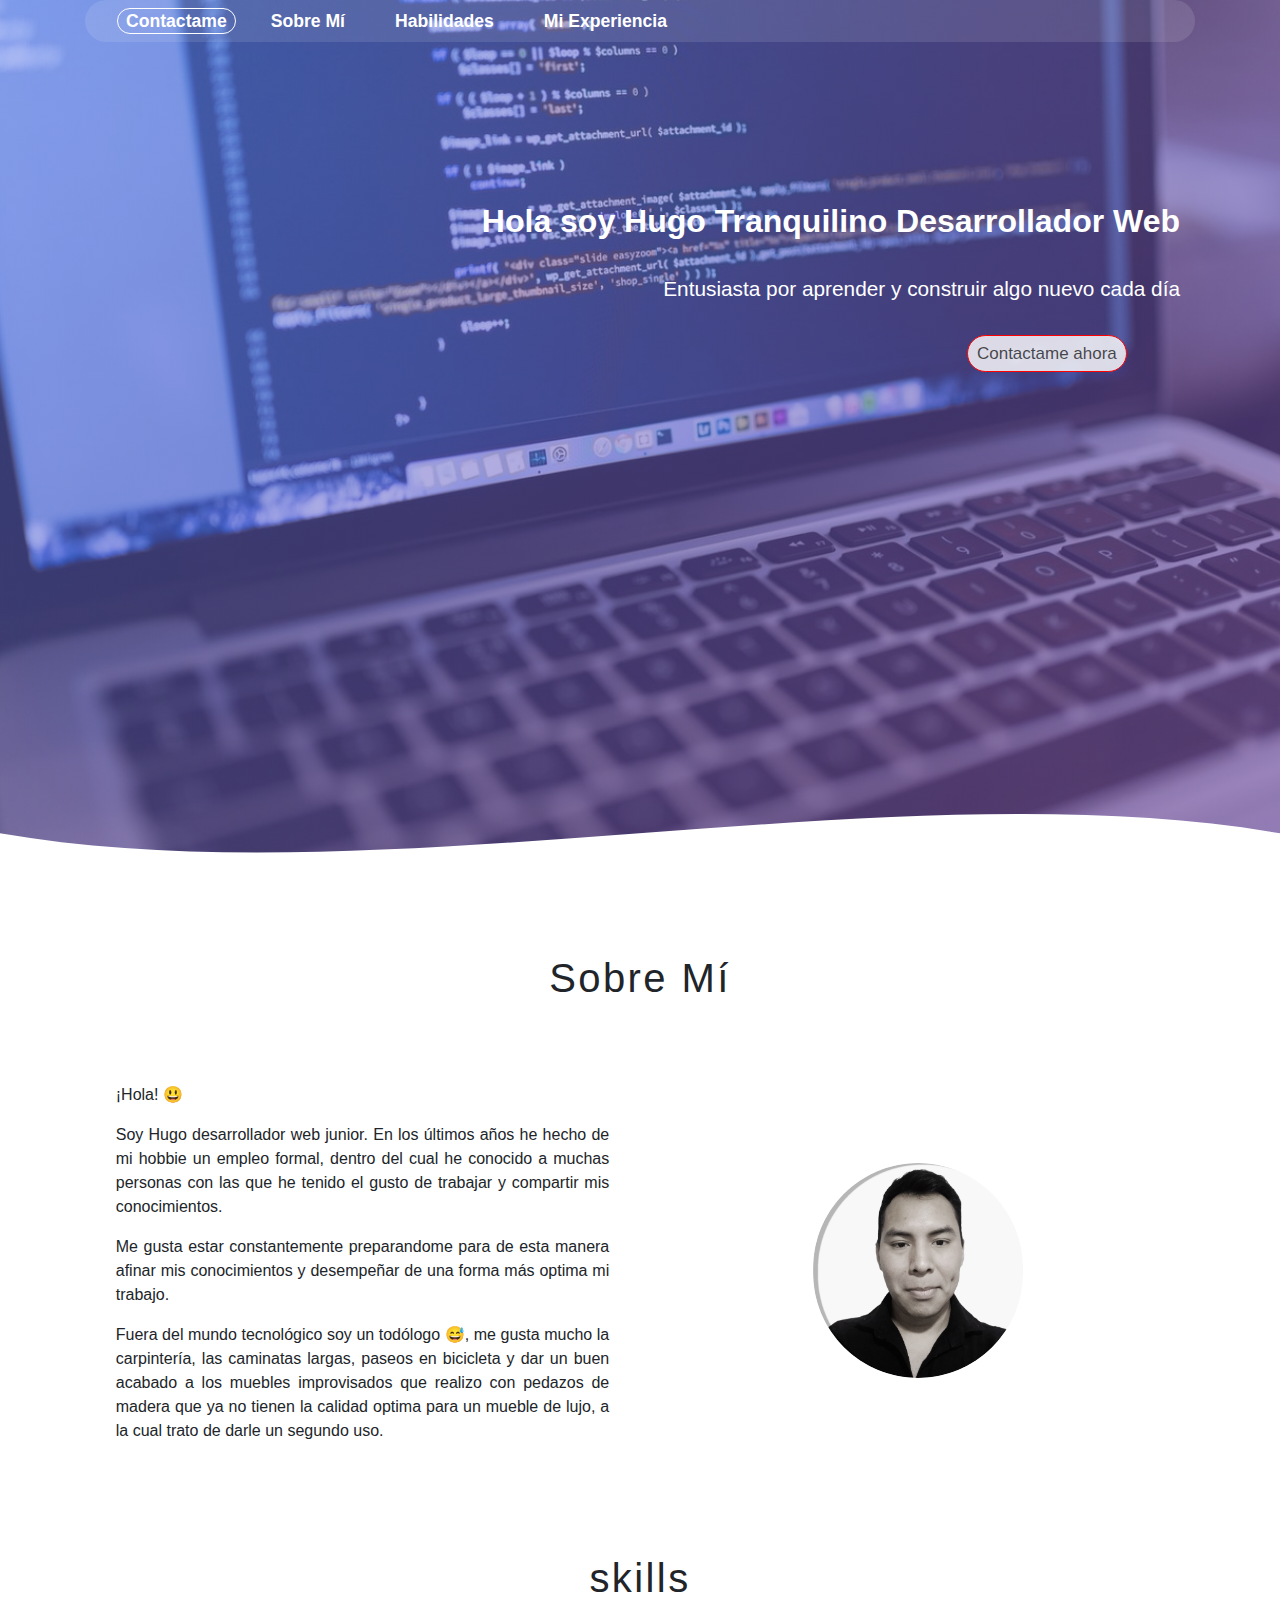
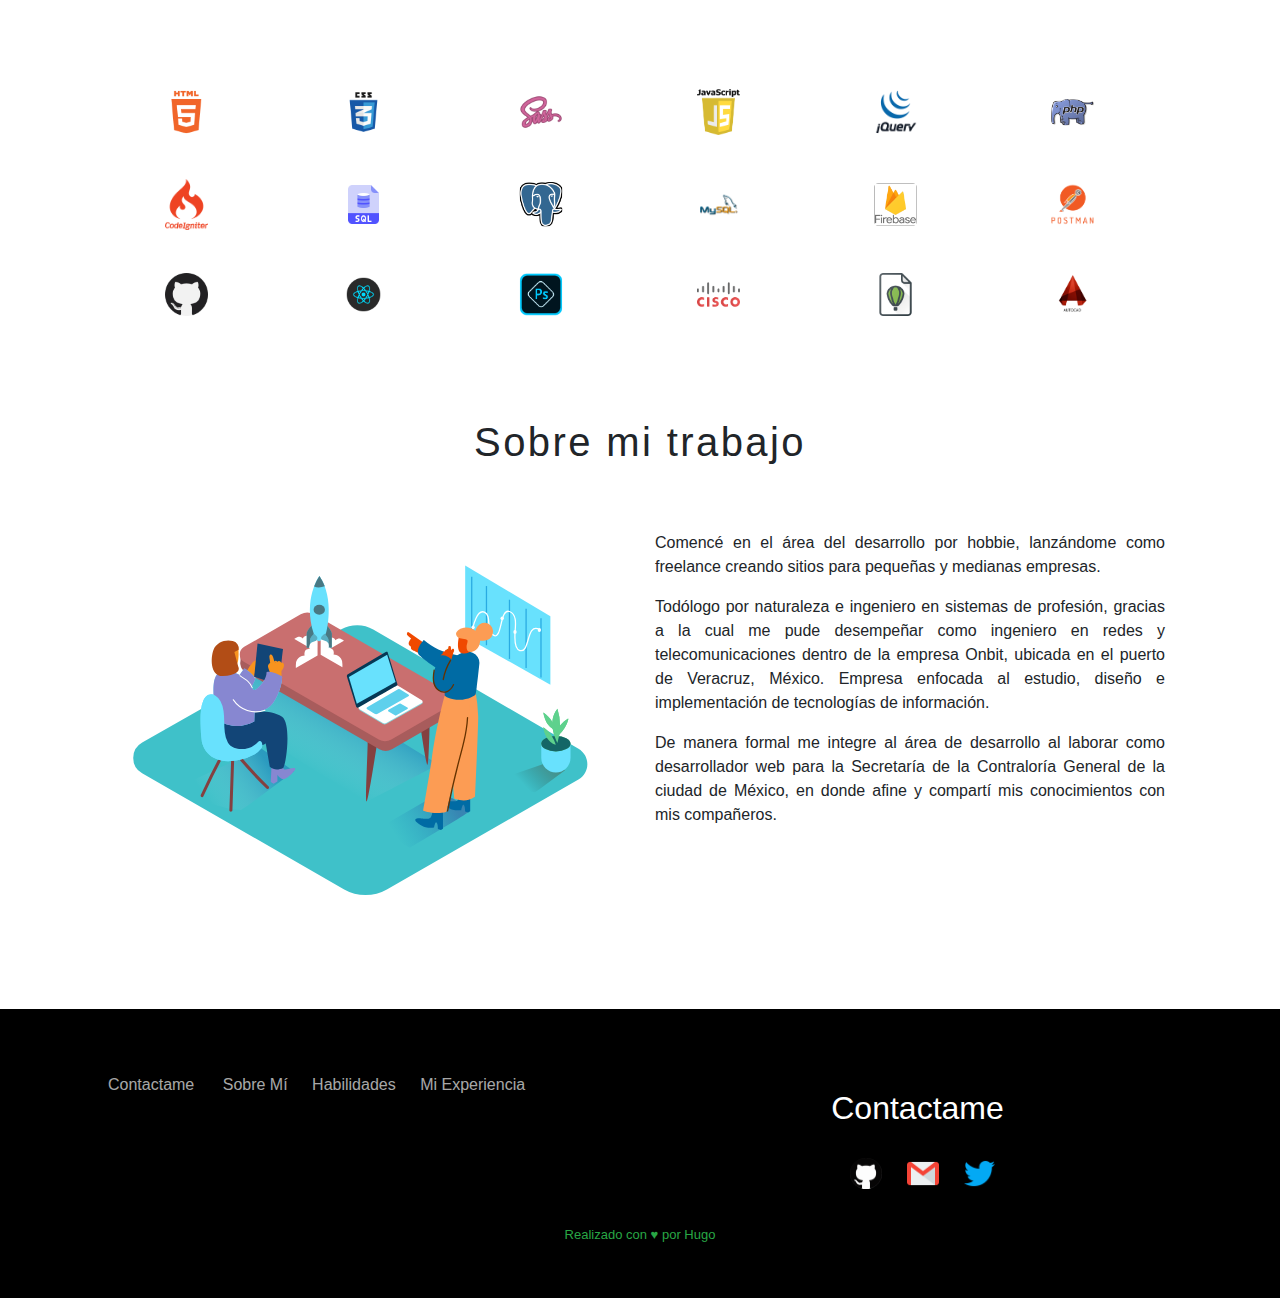
==== commit cf474547: "limpieza y actualizacion de frontend" ====
--- a/index.html
+++ b/index.html
@@ -6,6 +6,7 @@
     <meta name="viewport" content="width=device-width, initial-scale=1.0">
     <link rel="stylesheet" href="assets/css/bootstrap.min.css">
     <link rel="stylesheet" href="assets/css/main.css">
+    <link rel="stylesheet" href="assets/fonts/css2.css">
     <!-- <link rel="preconnect" href="https://fonts.gstatic.com">
     <link href="https://fonts.googleapis.com/css2?family=Indie+Flower&display=swap" rel="stylesheet"> -->
     <!-- <link rel="preconnect" href="https://fonts.gstatic.com">
@@ -21,36 +22,39 @@
 <body>
     <header class="banner">
         <div class="container">
-            <nav class="nav navbar navbar-expand-lg navbar-light">
-                <button class="navbar-toggler" type="button" data-toggle="collapse" data-target="#navbarTogglerDemo01"
-                    aria-controls="navbarTogglerDemo01" aria-expanded="false" aria-label="Toggle navigation">
+            <nav class="nav navbar navbar-expand-lg navbar-light bg-light">
+                <a class="navbar-brand" href="#"></a>
+                <button class="navbar-toggler" type="button" data-toggle="collapse" data-target="#navbarNav"
+                    aria-controls="navbarNav" aria-expanded="false" aria-label="Toggle navigation">
                     <span class="navbar-toggler-icon"></span>
                 </button>
-                <div class="collapse navbar-collapse" id="navbarTogglerDemo01">
-                    <ul class="navbar-nav mr-auto mt-2 mt-lg-0">
-                        <li class="nav-item active">
-                            <a id="contacto" class="nav__items " href="#">Contactame<span
+                <div class="collapse navbar-collapse" id="navbarNav">
+                    <ul class="navbar-nav">
+                        <li class="nav-item">
+                            <a id="contacto" class="nav__items " href="mailto:hugotranquilino@gmail.com">Contactame<span
                                     class="sr-only">(current)</span></a>
                         </li>
                         <li class="nav-item">
-                            <a class="nav__items " href="#">Sobre Mí</a>
-                        </li>
-                        <li class="nav-item">
-                            <a class="nav__items " href="#">Habilidades</a>
-                        </li>
-                        <li class="nav-item">
-                            <a class="nav__items " href="#">Mi Experiencia</a>
+                            <a class="nav__items " href="#first-item">Sobre Mí</a>
+                        </li>
+                        <li class="nav-item">
+                            <a class="nav__items " href="#skills">Habilidades</a>
+                        </li>
+                        <li class="nav-item">
+                            <a class="nav__items " href="#second-item">Mi Experiencia</a>
                         </li>
                     </ul>
                 </div>
             </nav>
+        </div>
+        <div class="container">
             <section class="welcome">
                 <div class="col-xs-12 col-sm-12 col-md-12 col-lg-12 col-xl-12">
                     <h1 class="title_p">Hola soy Hugo Tranquilino Desarrollador Web</h1>
                     <h2 id="subtitle">Entusiasta por aprender y construir algo nuevo cada día</h2>
                 </div>
                 <div id="enlace_contacto">
-                    <a href="#">
+                    <a href="mailto:hugotranquilino@gmail.com">
                         <button class="btn btn-contacto">Contactame ahora</button>
                     </a>
                 </div>
@@ -101,7 +105,7 @@
                         <div class="col-md-6">
                             <center>
                                 <div class="imagen">
-                                    <img id="perfil" src="assets/imagenes/black.svg" alt="">
+                                    <img id="perfil" src="assets/imagenes/black.png" alt="">
                                 </div>
                             </center>
                         </div>
@@ -115,24 +119,27 @@
                     </center>
                 </div>
                 <div class="col-xs-12 col-sm-12 col-md-12 col-lg-12 col-xl-12">
-                    <img src="assets/icons/html-5.png" alt="" class="items_icons">
-                    <img src="assets/icons/css.png" alt="" class="items_icons">
-                    <img src="assets/icons/sass.png" alt="" class="items_icons">
-                    <img src="assets/icons/javascript.png" alt="" class="items_icons">
-                    <img src="assets/icons/jquery.png" alt="" class="items_icons">
-                    <img src="assets/icons/php.png" alt="" class="items_icons">
-                    <img src="assets/icons/codeigniter.png" alt="" class="items_icons">
-                    <img src="assets/icons/sql.png" alt="" class="items_icons">
-                    <img src="assets/icons/postgresql.png" alt="" class="items_icons">
-                    <img src="assets/icons/mysql.png" alt="" class="items_icons">
-                    <img src="assets/icons/firebase.png" alt="" class="items_icons">
-                    <img src="assets/icons/potman.png" alt="" class="items_icons">
-                    <img src="assets/icons/github.png" alt="" class="items_icons">
-                    <img src="assets/icons/react.png" alt="" class="items_icons">
-                    <img src="assets/icons/photoshop.png" alt="" class="items_icons">
-                    <img src="assets/icons/cisco.png" alt="" class="items_icons">
-                    <img src="assets/icons/corel.png" alt="" class="items_icons">
-                    <img src="assets/icons/autocad.png" alt="" class="items_icons">
+                    <span class="icons_content"><img src="assets/icons/html-5.png" alt="" class="items_icons"></span>
+                    <span class="icons_content"><img src="assets/icons/css.png" alt="" class="items_icons"></span>
+                    <span class="icons_content"><img src="assets/icons/sass.png" alt="" class="items_icons"></span>
+                    <span class="icons_content"><img src="assets/icons/javascript.png" alt=""
+                            class="items_icons"></span>
+                    <span class="icons_content"><img src="assets/icons/jquery.png" alt="" class="items_icons"></span>
+                    <span class="icons_content"><img src="assets/icons/php.png" alt="" class="items_icons"></span>
+                    <span class="icons_content"><img src="assets/icons/codeigniter.png" alt=""
+                            class="items_icons"></span>
+                    <span class="icons_content"><img src="assets/icons/sql.png" alt="" class="items_icons"></span>
+                    <span class="icons_content"><img src="assets/icons/postgresql.png" alt=""
+                            class="items_icons"></span>
+                    <span class="icons_content"><img src="assets/icons/mysql.png" alt="" class="items_icons"></span>
+                    <span class="icons_content"><img src="assets/icons/firebase.png" alt="" class="items_icons"></span>
+                    <span class="icons_content"><img src="assets/icons/potman.png" alt="" class="items_icons"></span>
+                    <span class="icons_content"><img src="assets/icons/github.png" alt="" class="items_icons"></span>
+                    <span class="icons_content"><img src="assets/icons/react.png" alt="" class="items_icons"></span>
+                    <span class="icons_content"><img src="assets/icons/photoshop.png" alt="" class="items_icons"></span>
+                    <span class="icons_content"><img src="assets/icons/cisco.png" alt="" class="items_icons"></span>
+                    <span class="icons_content"><img src="assets/icons/corel.png" alt="" class="items_icons"></span>
+                    <span class="icons_content"><img src="assets/icons/autocad.png" alt="" class="items_icons"></span>
                 </div>
             </section>
             <section id="second-item" class="section">
@@ -177,8 +184,9 @@
                 <div class="col-xs-12 col-sm-12 col-md-12 col-lg-12 col-xl-12">
                     <div class="row">
                         <div class="col-md-6">
-                            <nav class="nav nav_footer">
-                                <a href="#" id="contacto" class="nav_items_footer">Contactame</a>
+                            <nav class="nav_footer">
+                                <a href="mailto:hugotranquilino@gmail.com" id="contacto_footer"
+                                    class="nav_items_footer">Contactame</a>
                                 <a href="#first-item" id="home" class="nav_items_footer">Sobre Mí</a>
                                 <a href="#skills" id="habilidades" class="nav_items_footer">Habilidades</a>
                                 <a href="#second-item" id="work" class="nav_items_footer">Mi Experiencia</a>
@@ -191,10 +199,10 @@
                                     <center>
                                         <span class="footer-contacto_items">
                                             <a href="https://github.com/HugoTranquilino" target="_blank">
-                                                <img class="icons-footer" src="assets/imagenes/github2.png" alt="">
+                                                <img class="icons-footer" src="assets/icons/github3.png" alt="">
                                             </a>
-                                            <a href="#" target="_blank">
-                                                <img class="icons-footer" src="assets/imagenes/mail.png" alt="">
+                                            <a href="mailto:hugotranquilino@gmail.com" target="_blank">
+                                                <img class="icons-footer" src="assets/imagenes/gmail.png" alt="">
                                             </a>
                                             <a href="https://twitter.com/H_TranquiS" target="_blank">
                                                 <img class="icons-footer" src="assets/imagenes/twitter.png" alt="">
@@ -205,122 +213,15 @@
                             </section>
                         </div>
                     </div>
-                </div>
-                <!-- <nav class="nav nav_footer">
-                    <a href="#" id="contacto" class="nav_items_footer">Contactame</a>
-                    <a href="#first-item" id="home" class="nav_items_footer">Sobre Mí</a>
-                    <a href="#skills" id="habilidades" class="nav_items_footer">Habilidades</a>
-                    <a href="#second-item" id="work" class="nav_items_footer">Mi Experiencia</a>
-                </nav> -->
-
-                <!-- <section class="footer_contacto">
-                    <h3 class="footer_title">Contactame</h3>
-                    <div class="footer_icons">
-                        <span class="footer-contacto_items">
-                            <img class="icons-footer" src="assets/imagenes/github2.png" alt="">
-                        </span>
-                        <span class="footer-contacto_items">
-                            <img class="icons-footer" src="assets/imagenes/mail.png" alt="">
-                        </span>
-                        <span class="footer-contacto_items">
-                            <img class="icons-footer" src="assets/imagenes/twitter.png" alt="">
-                        </span>
-                    </div>
-                </section> -->
+                    <center>
+                        <h2 id="creditos">Realizado con ♥ por Hugo</h2>
+                    </center>
+                </div>
             </div>
         </div>
     </footer>
-    <!-- <div id="first-item" class="content">
-        <div id="i-am" class="col-md-12">
-            <center>
-                <h1 class="title">Sobre Mí</h1>
-            </center>
-            <div class="row caja">
-                <div class="col-md-6">
-                    <div class="target">
-                        <p>¡Hola! 😃</p>
-                        <p>
-                            Soy Hugo desarrollador web junior. En los últimos años he hecho de mi hobbie un empleo
-                            formal, dentro
-                            del cual he conocido a muchas personas con las que he tenido el gusto de trabajar y
-                            compartir mis conocimientos.
-                        </p>
-                        <p>
-                            Me gusta estar constantemente preparandome para de esta manera afinar mis conocimientos y
-                            desempeñar de una forma más optima mi trabajo.
-                        </p>
-                        <p>
-                            Fuera del mundo tecnológico soy un todólogo 😅, me gusta mucho la carpintería, las caminatas
-                            largas, paseos en bicicleta y dar un buen acabado a los muebles improvisados que realizo con
-                            pedazos de madera que ya no tienen la calidad optima para un mueble de lujo, a la cual trato
-                            de darle un segundo uso.
-                        </p>
-                    </div>
-                </div>
-                <div class="col-md-6">
-                    <center>
-                        <div class="imagen">
-                            <img id="perfil" src="assets/imagenes/bloo.png" alt="">
-                        </div>
-                    </center>
-                </div>
-            </div>
-        </div>
-        <div id="skills">
-            <img id="wave" src="assets/imagenes/wave.svg" alt="">
-            <div class="col-md-12">
-                <center>
-                    <h1 class="title">Habilidades</h1>
-                </center>
-                <div class="col-md-12 row">
-                    <div class="col-md-4">
-                        <p class="item-habilidades">HTML5</p>
-                        <p class="item-habilidades">CSS3</p>
-                        <p class="item-habilidades">JavaScript</p>
-                        <p class="item-habilidades">PHP</p>
-                        <p class="item-habilidades">CodeIgniter</p>
-                        <p class="item-habilidades">PostgreSQL</p>
-                    </div>
-                    <div class="col-md-4">
-                        <p class="item-habilidades">MySQL</p>
-                        <p class="item-habilidades">JQuery</p>
-                        <p class="item-habilidades">Bootstrap</p>
-                        <p class="item-habilidades">Firebase</p>
-                        <p class="item-habilidades">Consumo e implementación de API REST</p>
-                        <p class="item-habilidades">Consumo e implementación de WebService SOAP</p>
-                    </div>
-                    <div class="col-md-4">
-                        <p class="item-habilidades">React</p>
-                        <p class="item-habilidades">Arduino</p>
-                        <p class="item-habilidades">AutoCAD</p>
-                        <p class="item-habilidades">CorelDraw</p>
-                        <p class="item-habilidades">Cisco PT</p>
-                        <p class="item-habilidades">Adobe Photoshop</p>
-                    </div>
-                </div>
-            </div>            
-        </div>
-    </div> -->
-
-    <!-- <div id="second-item" class="content">
-        <div id="list-trabajos"></div>
-    </div> -->
-
-    <!-- <footer>
-        <div class="container-fluid footer">
-            <center>
-                <h2 id="creditos">Realizado con ♥ por Hugo</h2>
-            </center>
-            <span class="contenedor-icons">
-                <img class="icons-footer" src="assets/imagenes/github.png" alt="">
-                <img class="icons-footer" src="assets/imagenes/mail.png" alt="">
-                <img class="icons-footer" src="assets/imagenes/twitter.png" alt="">
-            </span>
-        </div>
-    </footer> -->
 </body>
 <script src="assets/js/jquery-3.5.1.slim.min.js"></script>
-<!-- <script src="assets/js/entrelineas.js"></script> -->
 <script src="assets/js/bootstrap.bundle.min.js"></script>
 
 </html>--- a/assets/css/main.css
+++ b/assets/css/main.css
@@ -1,23 +1,27 @@
 /* @import url('https://fonts.googleapis.com/css2?family=Roboto:wght@300;700;900&display=swap'); */
-@import url('https://fonts.googleapis.com/css2?family=Raleway:wght@300;500;700;800&display=swap');
+
+/* @import url('https://fonts.googleapis.com/css2?family=Raleway:wght@300;500;700;800&display=swap'); */
 
 :root {
     --background: linear-gradient(135deg, #667eea7e 0%, #764ba298 100%);
     --verde: #56e05d;
     --blanco: #ffffff;
-    --gris: #eee7e78a;
+    --gris: #ffffff1c;
     --azul: #233CD6;
+    --esmeralda:#aaffb3;
+    --hueso: rgba(255, 255, 255, 0.665);
 }
 
 body {
     margin: 0px;
     padding: 0px;
-    font-family: 'Raleway', cursive;
-}
-
+    /* font-family: 'Raleway', cursive; */
+}
+
+/* header */
 .banner {
     height: 100vh;
-    background-image: var(--background), url('assets/imagenes/imagen-2.jpg');
+    background-image: var(--background), url('../imagenes/imagen-2.jpg');
     background-repeat: no-repeat;
     background-size: cover;
     background-attachment: fixed;
@@ -26,20 +30,19 @@
 }
 
 .nav {
-    display: flex;
-    justify-content: flex-end;
-    height: 70px;
     align-items: center;
     font-weight: 700;
-}
-
-.nav--footer {
-    font-weight: 300;
-    justify-content: flex-start;
+    background:var(--gris) !important;
+    border-radius: 2rem;
+}
+
+.navbar-light .navbar-toggler {
+    color: rgb(0, 0, 0);
+    border-color: rgba(11, 10, 10, 0.75);
 }
 
 .nav__items {
-    color: #fff;
+    color:var(--blanco);
     text-decoration: none;
     margin-right: 20px;
     padding: 10px 15px;
@@ -47,9 +50,20 @@
     font-size: 110%;
 }
 
+.nav__items:hover {
+    color: var(--esmeralda);
+    text-decoration: none;
+    font-size: 18px;
+}
+
 #contacto {
-    border: 1px solid #fff;
+    border: 1px solid var(--blanco);
     border-radius: 1rem;
+    padding: 2px 8px 2px 8px;
+}
+
+#contacto:hover {
+    border: 1px solid;
 }
 
 .btn-contacto {
@@ -57,9 +71,10 @@
     color: #000000b3;
     background-color: #ffffffcf;
     font-size: 17px;
-    padding: 1%;
+    padding: 2% 4% 2% 4%;
     cursor: pointer;
     text-decoration: none;
+    border: 1px solid red;
 }
 
 .welcome {
@@ -93,113 +108,6 @@
     letter-spacing: 2.4px;
 }
 
-.section {
-    margin-top: 2rem;
-    margin-bottom: 5rem;
-}
-
-footer {
-    background: rgba(2, 2, 2, 0.438);
-}
-
-.nav_footer {
-    justify-content: flex-start;
-}
-
-
-#navegador {
-    background-color: var(--gris);
-}
-
-.navbar-light .navbar-toggler {
-    color: rgb(0, 0, 0);
-    border-color: rgba(11, 10, 10, 0.75);
-}
-
-/* seccion items */
-.items_icons {
-    width: 13%;
-    margin: 3%;
-}
-
-.enlaces {
-    color: var(--azul);
-    font-size: 126%;
-    font-weight: 600;
-    padding-left: 2%;
-    padding-right: 2%;
-    cursor: pointer;
-}
-
-.nav_items_footer {
-    color: #fff;
-    margin-right: 12px;
-    padding: 4px;
-    text-decoration: none;
-}
-
-/* FOOTER */
-.footer_grid {
-    display: grid;
-    gap: 20px;
-    padding-top: 4rem;
-    padding-bottom: 3rem;
-}
-
-.footer_contacto {
-    margin-top: 1rem;
-    margin-bottom: 1rem;
-}
-
-.footer_title {
-    font-weight: 400;
-    color: #fff;
-    font-size: 2rem;
-    margin-bottom: 30px;
-    text-align: center;
-}
-
-.footer_icons {
-    display: flex;
-    justify-content: space-evenly;
-}
-
-.content {
-    color: var(--gray-dark);
-}
-
-.target {
-    padding: 3%;
-    text-align: justify;
-}
-
-
-
-#perfil {
-    width: 40%;
-    height: auto;
-    border-radius: 13rem;
-}
-
-.imagen {
-    margin-top: 10%;
-    margin-bottom: 4%;
-}
-
-/* habilidades */
-.item-habilidades {
-    animation: both;
-    text-align: center;
-}
-
-
-/* items lab */
-.img-item {
-    width: 30%;
-    height: auto;
-    margin: 12px;
-}
-
 .wave {
     position: absolute;
     bottom: 0;
@@ -208,35 +116,104 @@
     height: 100px;
 }
 
-/* items */
-
-
+/* main */
+.section {
+    margin-top: 2rem;
+    margin-bottom: 5rem;
+}
+
+.content {
+    color: var(--gray-dark);
+}
+
+.target {
+    padding: 3%;
+    text-align: justify;
+}
 
 .seccion-lab {
     text-align: justify;
 }
 
-.card-imagehover {
+#perfil {
+    width: 40%;
+    height: auto;
+    border-radius: 13rem;
+}
+
+.imagen {
+    margin-top: 6rem;
+    margin-bottom: 4%;
+}
+
+.items_icons {
+    width: 6%;
+    margin: 1% 5% 1% 5%;
+    border-radius: 1rem;
+    padding: 1%;
+}
+
+.items_icons:hover {
+    -webkit-box-shadow: 0px 0px 13px 4px rgba(0,0,0,0.49);
+    -moz-box-shadow: 0px 0px 13px 4px rgba(0,0,0,0.49);
+    box-shadow: 0px 0px 13px 4px rgba(0,0,0,0.49);
+    transition: box-shadow 0.60s ease-out;
+}
+
+/* footer */
+footer {
+    background-color: black;
+}
+
+.footer_grid {
+    display: grid;
+    gap: 20px;
+    padding-top: 4rem;
+    padding-bottom: 3rem;
+}
+
+.nav_footer {
+    font-weight: 300;
+    justify-content: flex-start;
+}
+
+.nav_items_footer {
+    color: var(--hueso);
+    margin-right: 12px;
+    padding: 4px;
+    text-decoration: none;
+}
+
+.nav_items_footer:hover {
+    color: var(--green);
+    text-decoration: none;
+}
+
+#contacto_footer {
+    border-radius: 1rem;
+    padding: 2px 8px 2px 8px;
+}
+
+#contacto_footer:hover {
     border: 1px solid;
-    margin-left: 5%;
-    margin-right: 2%;
-}
-
-#creditos {
-    color: var(--azul);
-    font-size: 100%;
-    margin: 0px;
-    background: var(--gris);
-    padding-top: 1%;
-    padding-bottom: 1%;
-}
-
-.contenedor-icons {
-    float: right;
-    margin-right: 7%;
-    margin-bottom: 12px;
-    margin-top: 3px;
-    /* background-color: black; */
+}
+
+.footer_contacto {
+    margin-top: 1rem;
+    margin-bottom: 1rem;
+}
+
+.footer_title {
+    font-weight: 400;
+    color: var(--blanco);
+    font-size: 2rem;
+    margin-bottom: 30px;
+    text-align: center;
+}
+
+.footer_icons {
+    display: flex;
+    justify-content: space-evenly;
 }
 
 .icons-footer {
@@ -248,12 +225,26 @@
     float: revert;
 }
 
-
-@media (max-width: 1200px) {}
+#creditos {
+    color: var(--green);
+    font-size: 13px;
+    font-weight: 501;
+    padding-top: 2%;
+}
+
+
+@media (max-width: 1200px) {
+    .welcome {
+        margin-top: 9rem;
+    }
+
+    .imagen {
+        margin-top: 8rem;
+    }
+}
 
 @media (max-width: 992px) {
     .navbar-nav.mr-auto.mt-2.mt-lg-0 {
-        border: 1px solid white;
         border-radius: 1rem;
         background: #ffffff0d;
     }
@@ -272,10 +263,7 @@
     }
 
     .title_p {
-        margin-top: 9rem;
-        font-size: 2rem;
-        color: #fff;
-        font-weight: 900;
+        margin-top: 2rem;
     }
 
     #subtitle {
@@ -293,27 +281,58 @@
     }
 }
 
-@media (max-width: 768px) {}
-
-@media (max-width: 576px) {
-    /* .navbar-nav.mr-auto.mt-2.mt-lg-0 {
+@media (max-width: 768px) {
+    .welcome {
+        margin-top: 1%;
+    }
+
+    .title_p {
+        margin-top: 0rem;
+    }
+
+    #subtitle{
+        margin: 0px;
+    }
+    
+    #enlace_contacto {
+        margin-top: 2px;
+    }
+
+    
+    .imagen {
+        margin-top: 1rem;
+        margin-bottom: 1rem;
+    }
+    
+    #perfil {
+        width: 34%;
+    }
+    
+    .items_icons {
+        width: 9%;
+        margin: 3%;
+        border-radius: 10px;
+    }
+    
+    #contacto_footer {
         border: 1px solid white;
         border-radius: 1rem;
-        background: #ffffff0d;
-    } */
-
-    /* #contacto {
-        border: none;
-    } */
+    }
+}
+
+@media (max-width: 576px) {
+    .btn.btn-contacto {
+        padding: 1px 6px;
+    }
 
     .nav-item {
-        margin-top: 2%;
+        margin-top: 2%; 
         margin-bottom: 3%;
     }
 
-    /* .welcome {
-        float: none;
-    } */
+    .title_p {
+        margin-top: 11rem;
+    }
 
     #enlace_contacto {
         margin-top: 35%;
@@ -324,9 +343,20 @@
         bottom: 0;
     }
 
+    .imagen {
+        margin-top: 2rem;
+        margin-bottom: 0rem;
+    }
+
+
     .items_icons {
-        width: 18%;
+        width: 40px;
         margin: 3%;
+        border-radius: 5px;
+    }
+    
+    .footer_grid{
+        margin-top: 3rem;
     }
 
     .nav_footer {
@@ -334,11 +364,13 @@
     }
 
     .nav_items_footer {
-        color: #fff;
-        margin-right: 4%;
-        padding: 1%;
-        text-decoration: none;
         font-size: 100%;
+        margin: 1px 3px 0px 7px;
+    }
+
+    .footer_title {
+        font-weight: 700;
+        letter-spacing: 3px;
     }
 
     .icons-footer {
@@ -350,4 +382,8 @@
         float: revert;
         margin: 3%;
     }
+
+    #creditos {
+        font-size: 16px;
+    }
 }--- a/assets/fonts/css2.css
+++ b/assets/fonts/css2.css
@@ -0,0 +1,181 @@
+/* cyrillic-ext */
+@font-face {
+  font-family: 'Raleway';
+  font-style: normal;
+  font-weight: 300;
+  font-display: swap;
+  /* src: url(https://fonts.gstatic.com/s/raleway/v18/1Ptug8zYS_SKggPNyCAIT5lu.woff2) format('woff2'); */
+  src: url(assets/fonts/1Ptug8zYS_SKggPNyCAIT5lu.woff2) format('woff2');
+  unicode-range: U+0460-052F, U+1C80-1C88, U+20B4, U+2DE0-2DFF, U+A640-A69F, U+FE2E-FE2F;
+}
+/* cyrillic */
+@font-face {
+  font-family: 'Raleway';
+  font-style: normal;
+  font-weight: 300;
+  font-display: swap;
+  src: url(assets/fonts/1Ptug8zYS_SKggPNyCAIT5lu.woff2) format('woff2');
+  unicode-range: U+0400-045F, U+0490-0491, U+04B0-04B1, U+2116;
+}
+/* vietnamese */
+@font-face {
+  font-family: 'Raleway';
+  font-style: normal;
+  font-weight: 300;
+  font-display: swap;
+  src: url(assets/fonts/1Ptug8zYS_SKggPNyCAIT5lu.woff2) format('woff2');
+  unicode-range: U+0102-0103, U+0110-0111, U+0128-0129, U+0168-0169, U+01A0-01A1, U+01AF-01B0, U+1EA0-1EF9, U+20AB;
+}
+/* latin-ext */
+@font-face {
+  font-family: 'Raleway';
+  font-style: normal;
+  font-weight: 300;
+  font-display: swap;
+  src: url(assets/fonts/1Ptug8zYS_SKggPNyCAIT5lu.woff2) format('woff2');
+  unicode-range: U+0100-024F, U+0259, U+1E00-1EFF, U+2020, U+20A0-20AB, U+20AD-20CF, U+2113, U+2C60-2C7F, U+A720-A7FF;
+}
+/* latin */
+@font-face {
+  font-family: 'Raleway';
+  font-style: normal;
+  font-weight: 300;
+  font-display: swap;
+  src: url(assets/fonts/1Ptug8zYS_SKggPNyCAIT5lu.woff2) format('woff2');
+  unicode-range: U+0000-00FF, U+0131, U+0152-0153, U+02BB-02BC, U+02C6, U+02DA, U+02DC, U+2000-206F, U+2074, U+20AC, U+2122, U+2191, U+2193, U+2212, U+2215, U+FEFF, U+FFFD;
+}
+/* cyrillic-ext */
+@font-face {
+  font-family: 'Raleway';
+  font-style: normal;
+  font-weight: 500;
+  font-display: swap;
+  src: url(assets/fonts/1Ptug8zYS_SKggPNyCAIT5lu.woff2) format('woff2');
+  unicode-range: U+0460-052F, U+1C80-1C88, U+20B4, U+2DE0-2DFF, U+A640-A69F, U+FE2E-FE2F;
+}
+/* cyrillic */
+@font-face {
+  font-family: 'Raleway';
+  font-style: normal;
+  font-weight: 500;
+  font-display: swap;
+  src: url(assets/fonts/1Ptug8zYS_SKggPNyCAIT5lu.woff2) format('woff2');
+  unicode-range: U+0400-045F, U+0490-0491, U+04B0-04B1, U+2116;
+}
+/* vietnamese */
+@font-face {
+  font-family: 'Raleway';
+  font-style: normal;
+  font-weight: 500;
+  font-display: swap;
+  src: url(assets/fonts/1Ptug8zYS_SKggPNyCAIT5lu.woff2) format('woff2');
+  unicode-range: U+0102-0103, U+0110-0111, U+0128-0129, U+0168-0169, U+01A0-01A1, U+01AF-01B0, U+1EA0-1EF9, U+20AB;
+}
+/* latin-ext */
+@font-face {
+  font-family: 'Raleway';
+  font-style: normal;
+  font-weight: 500;
+  font-display: swap;
+  src: url(assets/fonts/1Ptug8zYS_SKggPNyCAIT5lu.woff2) format('woff2');
+  unicode-range: U+0100-024F, U+0259, U+1E00-1EFF, U+2020, U+20A0-20AB, U+20AD-20CF, U+2113, U+2C60-2C7F, U+A720-A7FF;
+}
+/* latin */
+@font-face {
+  font-family: 'Raleway';
+  font-style: normal;
+  font-weight: 500;
+  font-display: swap;
+  src: url(assets/fonts/1Ptug8zYS_SKggPNyCAIT5lu.woff2) format('woff2');
+  unicode-range: U+0000-00FF, U+0131, U+0152-0153, U+02BB-02BC, U+02C6, U+02DA, U+02DC, U+2000-206F, U+2074, U+20AC, U+2122, U+2191, U+2193, U+2212, U+2215, U+FEFF, U+FFFD;
+}
+/* cyrillic-ext */
+@font-face {
+  font-family: 'Raleway';
+  font-style: normal;
+  font-weight: 700;
+  font-display: swap;
+  src: url(assets/fonts/1Ptug8zYS_SKggPNyCAIT5lu.woff2) format('woff2');
+  unicode-range: U+0460-052F, U+1C80-1C88, U+20B4, U+2DE0-2DFF, U+A640-A69F, U+FE2E-FE2F;
+}
+/* cyrillic */
+@font-face {
+  font-family: 'Raleway';
+  font-style: normal;
+  font-weight: 700;
+  font-display: swap;
+  src: url(assets/fonts/1Ptug8zYS_SKggPNyCAIT5lu.woff2) format('woff2');
+  unicode-range: U+0400-045F, U+0490-0491, U+04B0-04B1, U+2116;
+}
+/* vietnamese */
+@font-face {
+  font-family: 'Raleway';
+  font-style: normal;
+  font-weight: 700;
+  font-display: swap;
+  src: url(assets/fonts/1Ptug8zYS_SKggPNyCAIT5lu.woff2) format('woff2');
+  unicode-range: U+0102-0103, U+0110-0111, U+0128-0129, U+0168-0169, U+01A0-01A1, U+01AF-01B0, U+1EA0-1EF9, U+20AB;
+}
+/* latin-ext */
+@font-face {
+  font-family: 'Raleway';
+  font-style: normal;
+  font-weight: 700;
+  font-display: swap;
+  src: url(assets/fonts/1Ptug8zYS_SKggPNyCAIT5lu.woff2) format('woff2');
+  unicode-range: U+0100-024F, U+0259, U+1E00-1EFF, U+2020, U+20A0-20AB, U+20AD-20CF, U+2113, U+2C60-2C7F, U+A720-A7FF;
+}
+/* latin */
+@font-face {
+  font-family: 'Raleway';
+  font-style: normal;
+  font-weight: 700;
+  font-display: swap;
+  src: url(assets/fonts/1Ptug8zYS_SKggPNyCAIT5lu.woff2) format('woff2');
+  unicode-range: U+0000-00FF, U+0131, U+0152-0153, U+02BB-02BC, U+02C6, U+02DA, U+02DC, U+2000-206F, U+2074, U+20AC, U+2122, U+2191, U+2193, U+2212, U+2215, U+FEFF, U+FFFD;
+}
+/* cyrillic-ext */
+@font-face {
+  font-family: 'Raleway';
+  font-style: normal;
+  font-weight: 800;
+  font-display: swap;
+  src: url(assets/fonts/1Ptug8zYS_SKggPNyCAIT5lu.woff2) format('woff2');
+  unicode-range: U+0460-052F, U+1C80-1C88, U+20B4, U+2DE0-2DFF, U+A640-A69F, U+FE2E-FE2F;
+}
+/* cyrillic */
+@font-face {
+  font-family: 'Raleway';
+  font-style: normal;
+  font-weight: 800;
+  font-display: swap;
+  src: url(assets/fonts/1Ptug8zYS_SKggPNyCAIT5lu.woff2) format('woff2');
+  unicode-range: U+0400-045F, U+0490-0491, U+04B0-04B1, U+2116;
+}
+/* vietnamese */
+@font-face {
+  font-family: 'Raleway';
+  font-style: normal;
+  font-weight: 800;
+  font-display: swap;
+  src: url(assets/fonts/1Ptug8zYS_SKggPNyCAIT5lu.woff2) format('woff2');
+  unicode-range: U+0102-0103, U+0110-0111, U+0128-0129, U+0168-0169, U+01A0-01A1, U+01AF-01B0, U+1EA0-1EF9, U+20AB;
+}
+/* latin-ext */
+@font-face {
+  font-family: 'Raleway';
+  font-style: normal;
+  font-weight: 800;
+  font-display: swap;
+  src: url(assets/fonts/1Ptug8zYS_SKggPNyCAIT5lu.woff2) format('woff2');
+  unicode-range: U+0100-024F, U+0259, U+1E00-1EFF, U+2020, U+20A0-20AB, U+20AD-20CF, U+2113, U+2C60-2C7F, U+A720-A7FF;
+}
+/* latin */
+@font-face {
+  font-family: 'Raleway';
+  font-style: normal;
+  font-weight: 800;
+  font-display: swap;
+  src: url(assets/fonts/1Ptug8zYS_SKggPNyCAIT5lu.woff2) format('woff2');
+  unicode-range: U+0000-00FF, U+0131, U+0152-0153, U+02BB-02BC, U+02C6, U+02DA, U+02DC, U+2000-206F, U+2074, U+20AC, U+2122, U+2191, U+2193, U+2212, U+2215, U+FEFF, U+FFFD;
+}
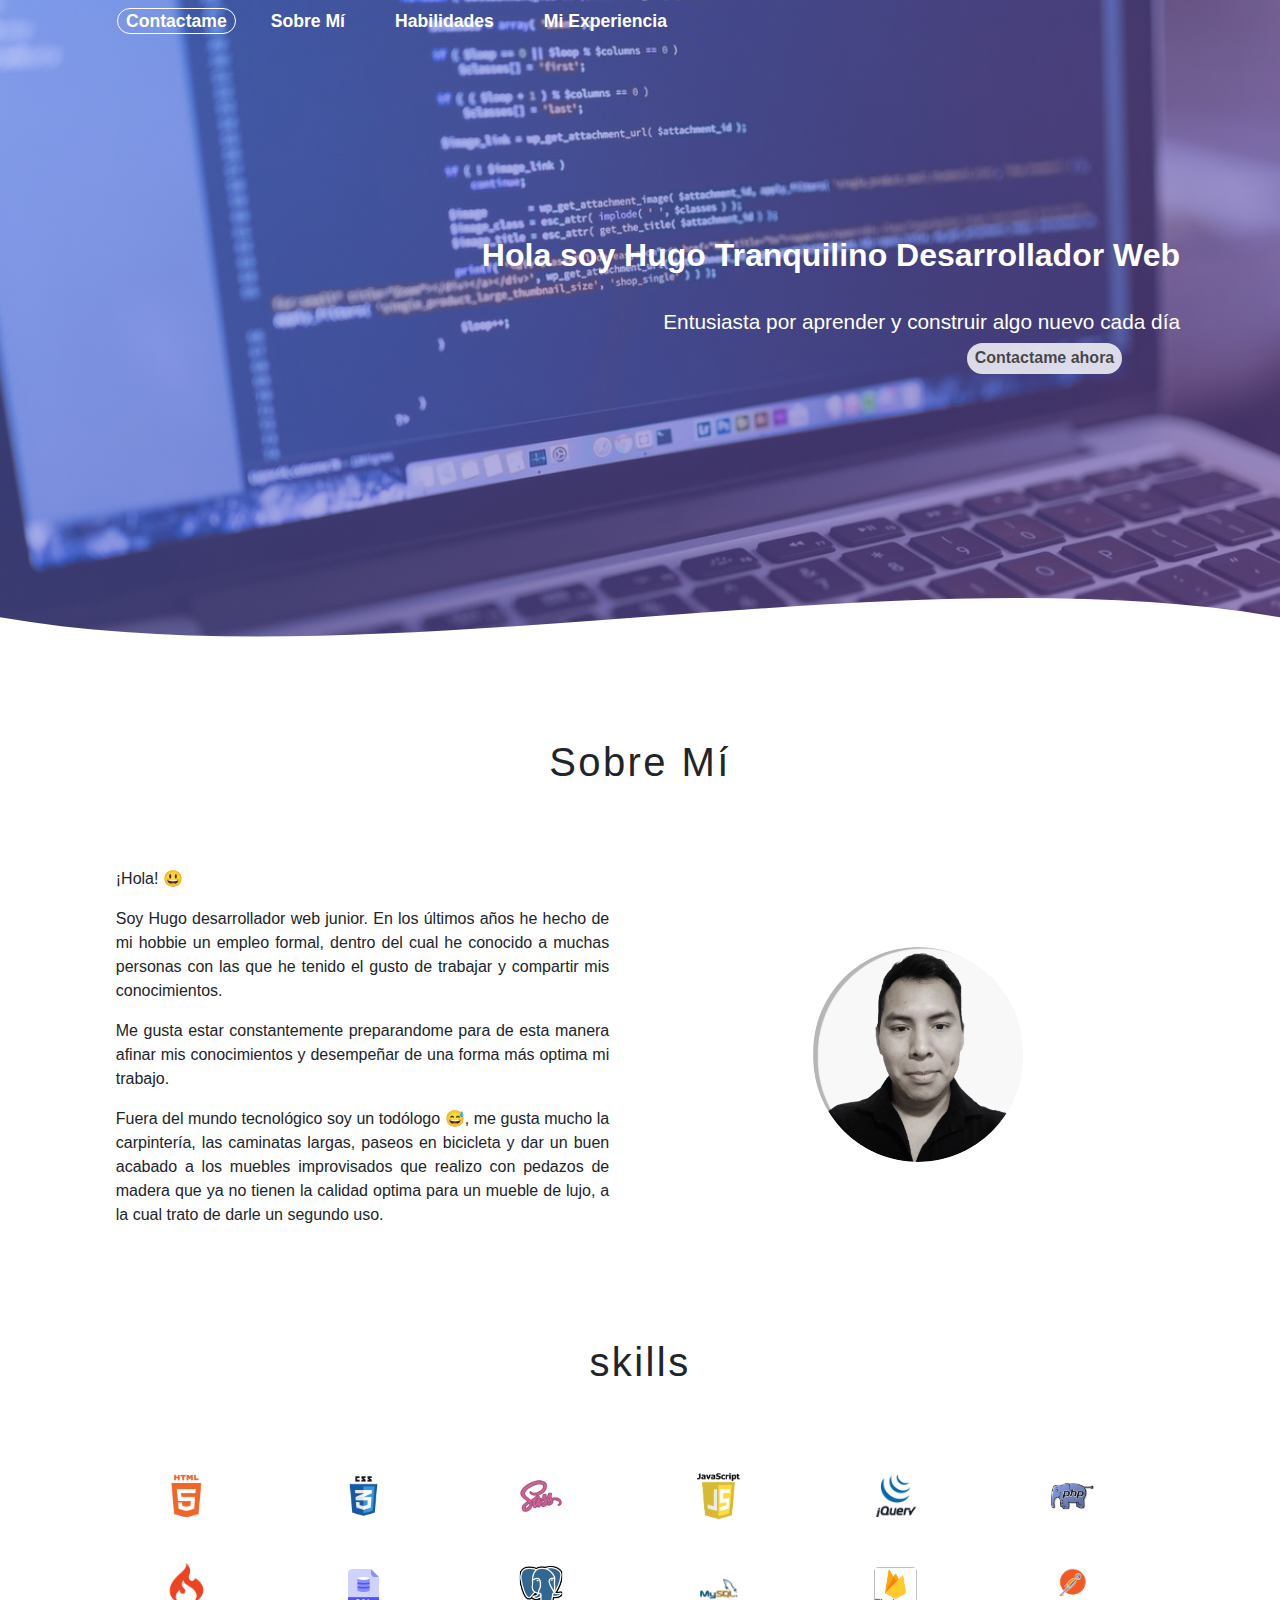
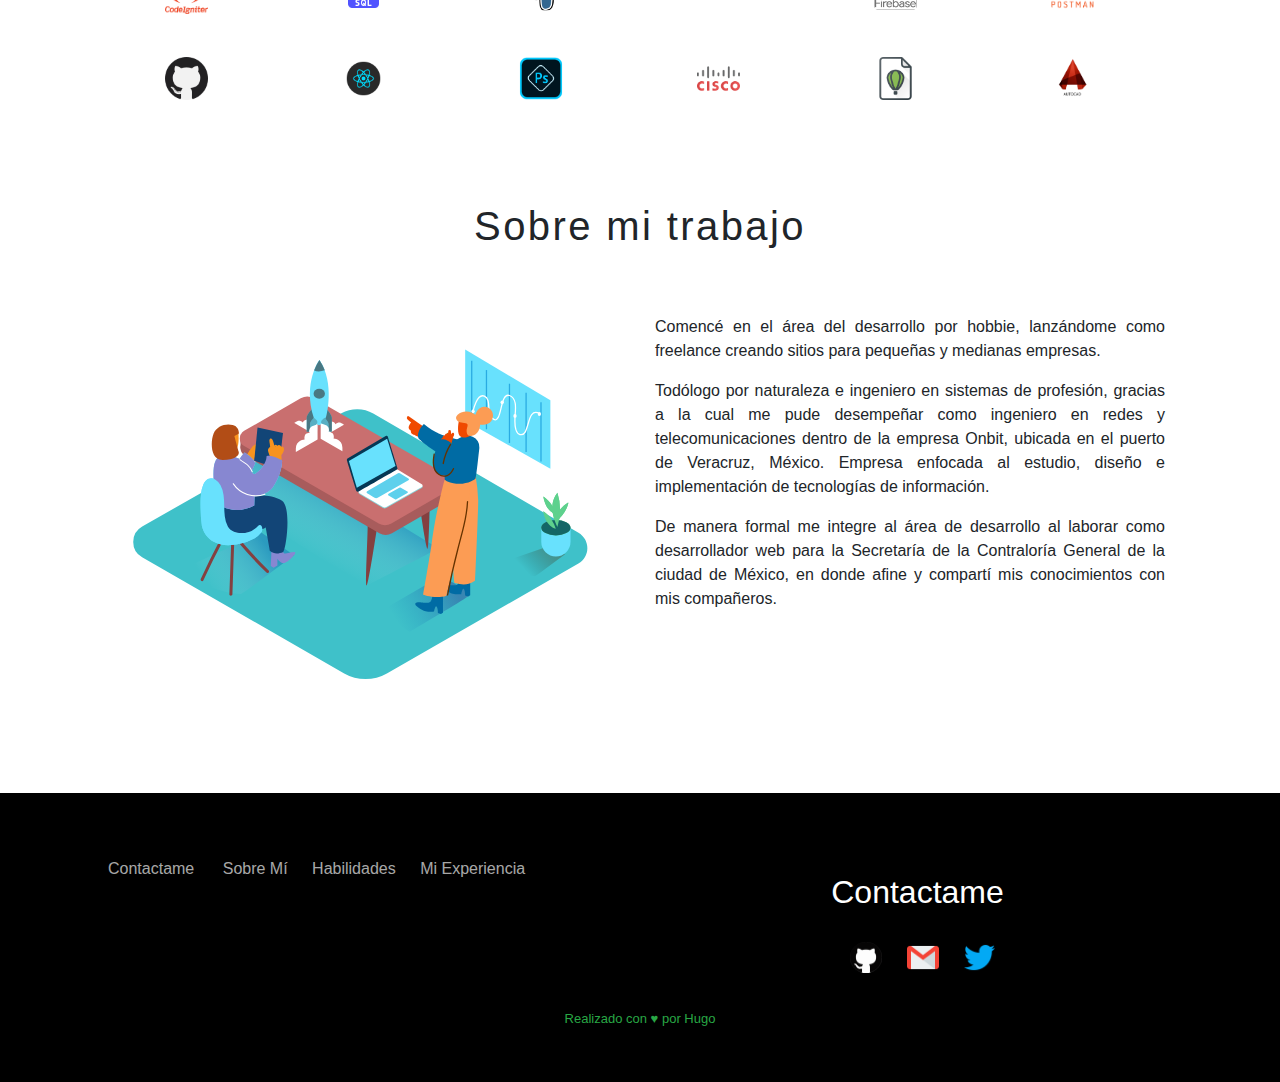
==== commit 5e55f8e0: "actualizacion del correo electronico" ====
--- a/index.html
+++ b/index.html
@@ -31,7 +31,7 @@
                 <div class="collapse navbar-collapse" id="navbarNav">
                     <ul class="navbar-nav">
                         <li class="nav-item">
-                            <a id="contacto" class="nav__items " href="mailto:hugotranquilino@gmail.com">Contactame<span
+                            <a id="contacto" class="nav__items " href="mailto:tranquis.dev.work@gmail.com">Contactame<span
                                     class="sr-only">(current)</span></a>
                         </li>
                         <li class="nav-item">
@@ -54,7 +54,7 @@
                     <h2 id="subtitle">Entusiasta por aprender y construir algo nuevo cada día</h2>
                 </div>
                 <div id="enlace_contacto">
-                    <a href="mailto:hugotranquilino@gmail.com">
+                    <a href="mailto:tranquis.dev.work@gmail.com">
                         <button class="btn btn-contacto">Contactame ahora</button>
                     </a>
                 </div>
@@ -185,7 +185,7 @@
                     <div class="row">
                         <div class="col-md-6">
                             <nav class="nav_footer">
-                                <a href="mailto:hugotranquilino@gmail.com" id="contacto_footer"
+                                <a href="mailto:tranquis.dev.work@gmail.com" id="contacto_footer"
                                     class="nav_items_footer">Contactame</a>
                                 <a href="#first-item" id="home" class="nav_items_footer">Sobre Mí</a>
                                 <a href="#skills" id="habilidades" class="nav_items_footer">Habilidades</a>
@@ -201,7 +201,7 @@
                                             <a href="https://github.com/HugoTranquilino" target="_blank">
                                                 <img class="icons-footer" src="assets/icons/github3.png" alt="">
                                             </a>
-                                            <a href="mailto:hugotranquilino@gmail.com" target="_blank">
+                                            <a href="mailto:tranquis.dev.work@gmail.com" target="_blank">
                                                 <img class="icons-footer" src="assets/imagenes/gmail.png" alt="">
                                             </a>
                                             <a href="https://twitter.com/H_TranquiS" target="_blank">
--- a/assets/css/main.css
+++ b/assets/css/main.css
@@ -8,8 +8,9 @@
     --blanco: #ffffff;
     --gris: #ffffff1c;
     --azul: #233CD6;
-    --esmeralda:#aaffb3;
+    --esmeralda: #aaffb3;
     --hueso: rgba(255, 255, 255, 0.665);
+    --transparente: #fff0;
 }
 
 body {
@@ -32,7 +33,7 @@
 .nav {
     align-items: center;
     font-weight: 700;
-    background:var(--gris) !important;
+    background: var(--transparente) !important;
     border-radius: 2rem;
 }
 
@@ -42,7 +43,7 @@
 }
 
 .nav__items {
-    color:var(--blanco);
+    color: var(--blanco);
     text-decoration: none;
     margin-right: 20px;
     padding: 10px 15px;
@@ -70,11 +71,18 @@
     border-radius: 3rem;
     color: #000000b3;
     background-color: #ffffffcf;
-    font-size: 17px;
+    font-size: 100%;
     padding: 2% 4% 2% 4%;
     cursor: pointer;
     text-decoration: none;
-    border: 1px solid red;
+    font-weight: 700;
+}
+
+.btn-contacto:hover {
+    font-size: 104%;
+    color: var(--esmeralda);
+    background: black;
+    transition: font-size 0.56s;
 }
 
 .welcome {
@@ -154,9 +162,9 @@
 }
 
 .items_icons:hover {
-    -webkit-box-shadow: 0px 0px 13px 4px rgba(0,0,0,0.49);
-    -moz-box-shadow: 0px 0px 13px 4px rgba(0,0,0,0.49);
-    box-shadow: 0px 0px 13px 4px rgba(0,0,0,0.49);
+    -webkit-box-shadow: 0px 0px 13px 4px rgba(0, 0, 0, 0.49);
+    -moz-box-shadow: 0px 0px 13px 4px rgba(0, 0, 0, 0.49);
+    box-shadow: 0px 0px 13px 4px rgba(0, 0, 0, 0.49);
     transition: box-shadow 0.60s ease-out;
 }
 
@@ -234,12 +242,22 @@
 
 
 @media (max-width: 1200px) {
+    /* .banner {
+        height: 75vh;
+    } */
+
     .welcome {
         margin-top: 9rem;
     }
 
     .imagen {
         margin-top: 8rem;
+    }
+}
+
+@media (min-width: 992px) {
+    .welcome {
+        margin-top: 30%;
     }
 }
 
@@ -281,39 +299,76 @@
     }
 }
 
+@media (min-width: 768px) {
+    .banner {
+        /* height: 38vh; */
+        height: 76vh;
+    }
+
+    .nav {
+        margin-bottom: 3%;
+    }
+
+    .welcome {
+        /* margin-top: 4%; */
+        margin-top: 0;
+    }
+
+    .btn-contacto {
+        padding: 1% 3% 1% 3%;
+    }
+
+    #enlace_contacto {
+        margin-top: 8%;
+    }
+}
+
 @media (max-width: 768px) {
+
+
     .welcome {
         margin-top: 1%;
     }
 
+    #navbarNav {
+        border: 1px solid var(--blanco);
+        border-radius: 1rem;
+        margin-top: 4px;
+        margin-bottom: -4%;
+    }
+
     .title_p {
         margin-top: 0rem;
     }
 
-    #subtitle{
+    #subtitle {
         margin: 0px;
     }
-    
+
     #enlace_contacto {
         margin-top: 2px;
     }
 
-    
+    .btn.btn-contacto {
+        padding: 1% 2%;
+        margin-top: 1%;
+    }
+
     .imagen {
-        margin-top: 1rem;
+        margin-top: 17vh;
         margin-bottom: 1rem;
     }
-    
+
     #perfil {
         width: 34%;
     }
-    
+
     .items_icons {
         width: 9%;
         margin: 3%;
         border-radius: 10px;
     }
-    
+
     #contacto_footer {
         border: 1px solid white;
         border-radius: 1rem;
@@ -321,12 +376,21 @@
 }
 
 @media (max-width: 576px) {
+    .banner {
+        height: 100vh;
+    }
+
+    #navbarNav {
+        margin-top: 6px;
+        margin-bottom: -115px;
+    }
+
     .btn.btn-contacto {
-        padding: 1px 6px;
+        padding: 1% 3%;
     }
 
     .nav-item {
-        margin-top: 2%; 
+        margin-top: 2%;
         margin-bottom: 3%;
     }
 
@@ -339,7 +403,7 @@
         padding-left: 53%;
     }
 
-    .wave{
+    .wave {
         bottom: 0;
     }
 
@@ -354,8 +418,8 @@
         margin: 3%;
         border-radius: 5px;
     }
-    
-    .footer_grid{
+
+    .footer_grid {
         margin-top: 3rem;
     }
 
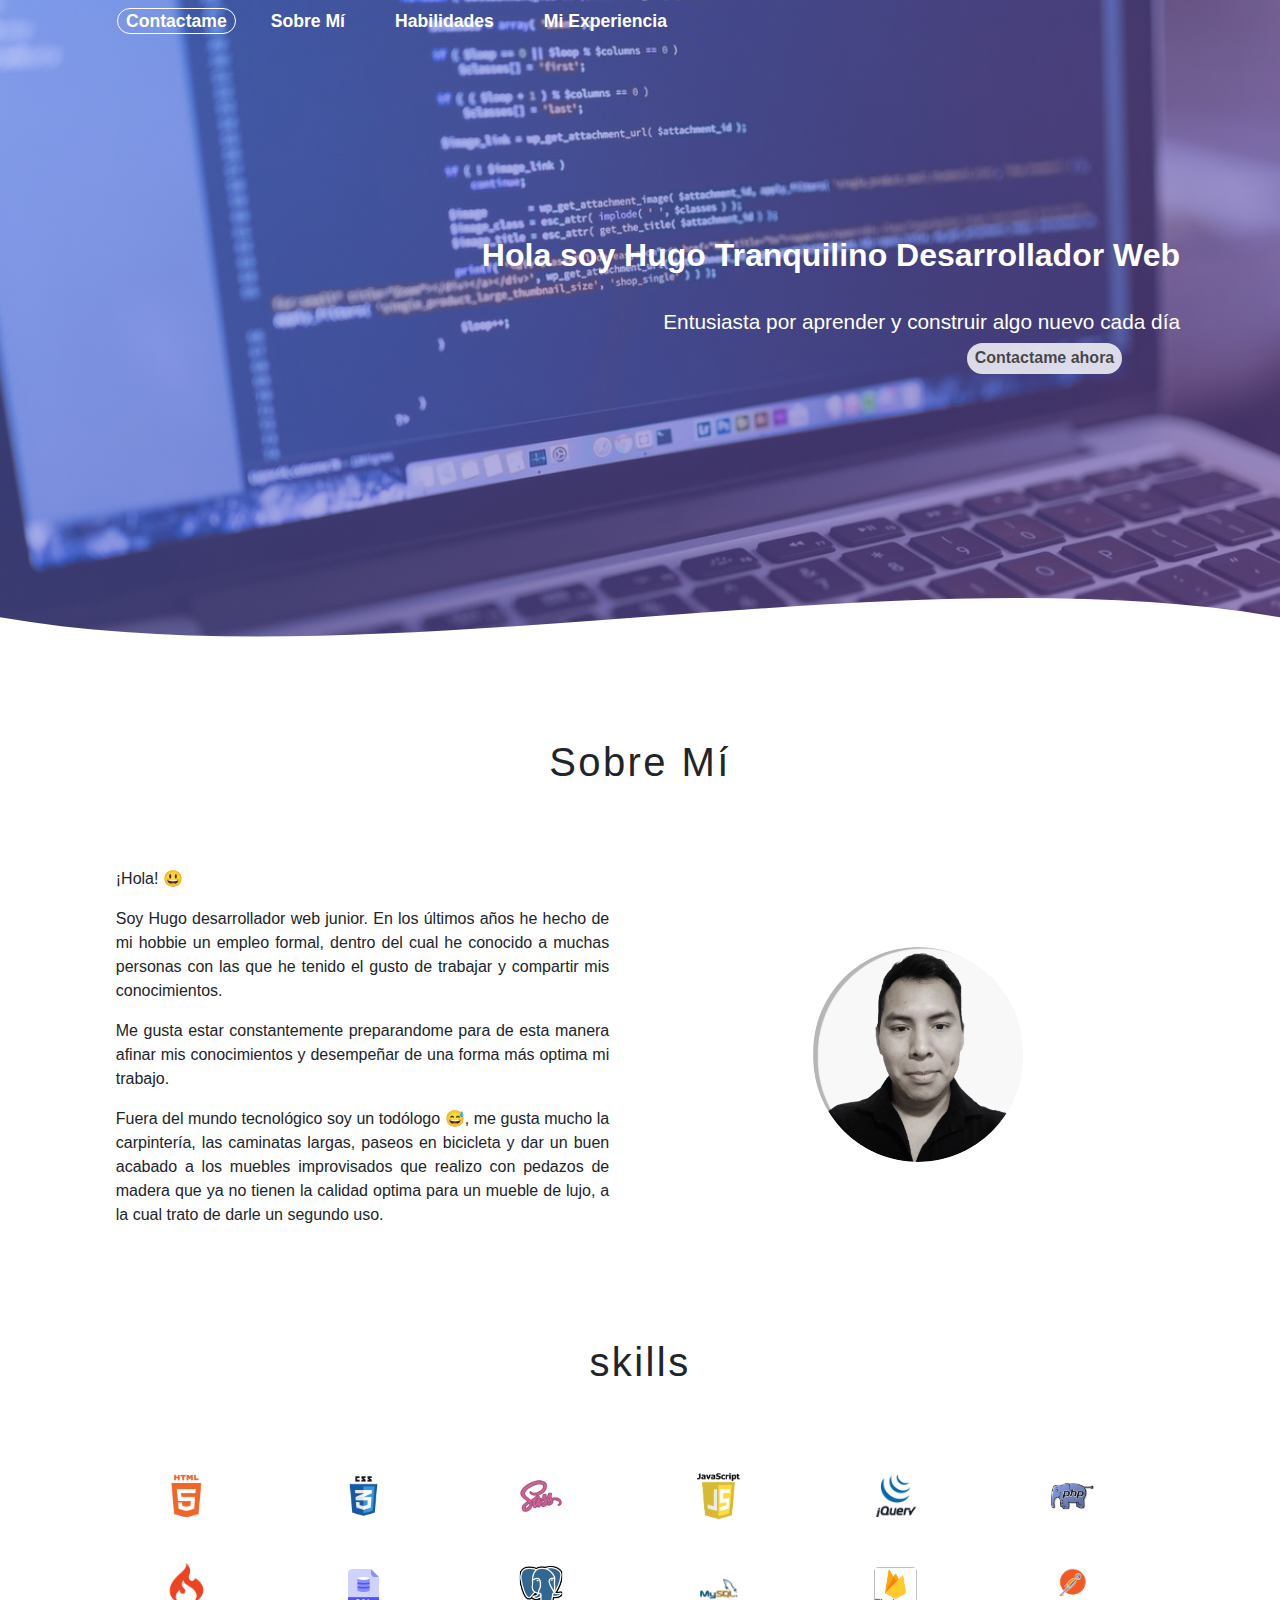
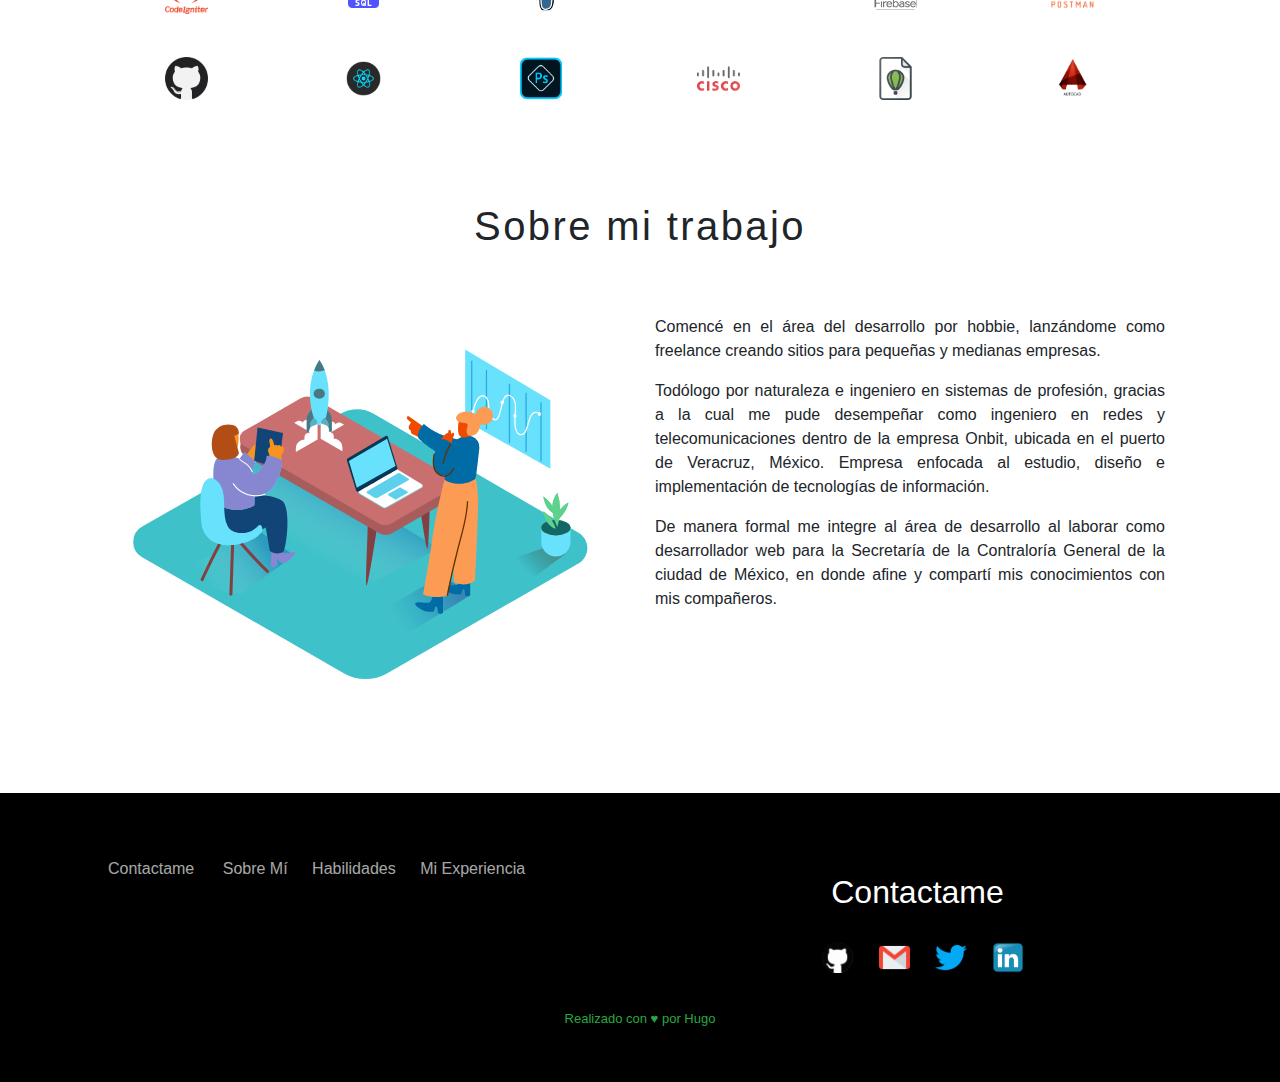
==== commit 36d041dd: "agregue linkeding" ====
--- a/index.html
+++ b/index.html
@@ -207,6 +207,9 @@
                                             <a href="https://twitter.com/H_TranquiS" target="_blank">
                                                 <img class="icons-footer" src="assets/imagenes/twitter.png" alt="">
                                             </a>
+                                            <a href="https://www.linkedin.com/in/hugotranquilinosantiago/" target="_blank">
+                                                <img class="icons-footer" src="assets/imagenes/linkeding.png" alt="">
+                                            </a>
                                         </span>
                                     </center>
                                 </div>
